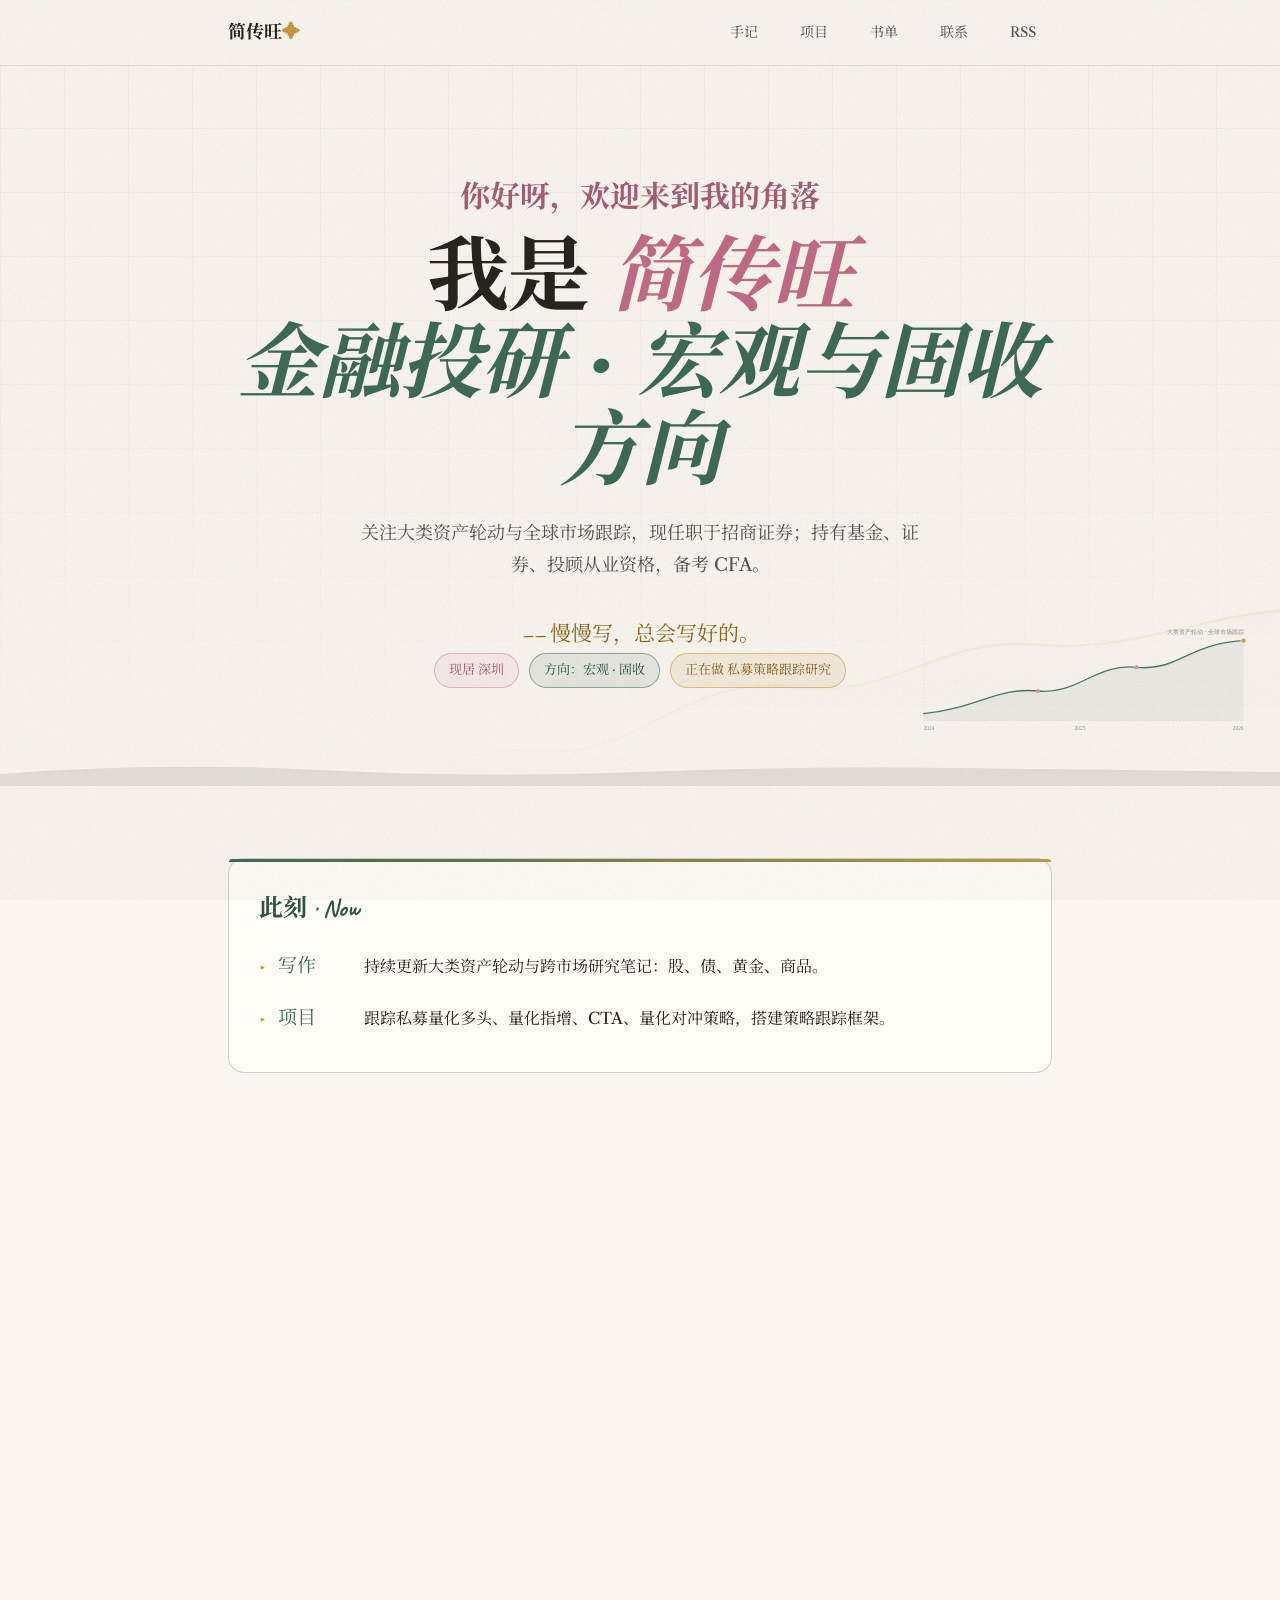
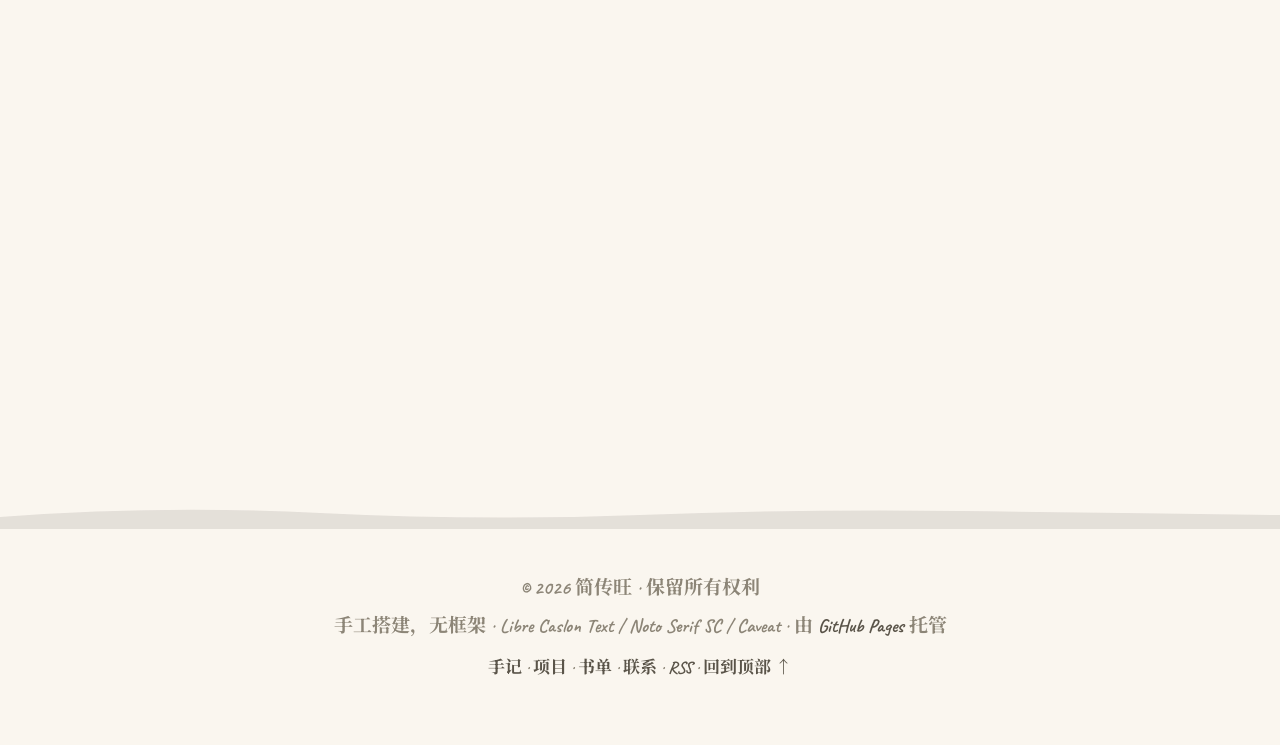
==== index.html @ 55847d7f "fix: 手记区新增"美联储政策与AI产业周期"卡片" ====
<!DOCTYPE html>
<html lang="zh-CN">
<head>
<meta charset="UTF-8">
<meta name="viewport" content="width=device-width, initial-scale=1.0">
<title>简传旺 · 我的角落</title>
<meta name="description" content="简传旺 的个人主页：手记、项目、书单与联系方式。关注大类资产轮动与全球市场跟踪。">
<link rel="alternate" type="application/rss+xml" title="简传旺 · Journal" href="./feed.xml">
<link rel="preconnect" href="https://fonts.googleapis.com">
<link rel="preconnect" href="https://fonts.gstatic.com" crossorigin>
<link href="https://fonts.googleapis.com/css2?family=Libre+Caslon+Text:ital,wght@0,400;0,700;1,400&family=Caveat:wght@600;700&family=Noto+Serif+SC:wght@400;600;700&display=swap" rel="stylesheet">
<link rel="stylesheet" href="./assets/css/style.css">
</head>
<body>

<!-- 研究网格 + 资产轮动曲线背景 -->
<div class="finance-field" aria-hidden="true">
  <svg class="trend-line" viewBox="0 0 1200 320" preserveAspectRatio="none" xmlns="http://www.w3.org/2000/svg">
    <path d="M0 268 C 120 258, 170 200, 260 208 S 400 132, 500 142 S 640 70, 740 82 S 880 34, 970 42 S 1120 16, 1200 10"
          fill="none" stroke="#C49A3E" stroke-width="2" opacity="0.4"/>
    <path d="M0 268 C 120 258, 170 200, 260 208 S 400 132, 500 142 S 640 70, 740 82 S 880 34, 970 42 S 1120 16, 1200 10 L 1200 320 L 0 320 Z"
          fill="#C49A3E" opacity="0.05"/>
  </svg>
</div>

<!-- ============ 顶部栏 ============ -->
<header class="site-header">
  <div class="wrap">
    <a class="brand" href="./">简传旺<span class="dot">✦</span></a>
    <nav class="nav" aria-label="主导航">
      <a href="#journal">手记</a>
      <a href="#projects">项目</a>
      <a href="#publications">书单</a>
      <a href="#contact">联系</a>
      <a href="./feed.xml">RSS</a>
    </nav>
  </div>
</header>

<!-- ============ Hero ============ -->
<section class="hero">
  <div class="wrap">
    <span class="hello hand rise">你好呀，欢迎来到我的角落</span>
    <h1 class="rise rise-1">我是 <em class="accent accent--pink">简传旺</em><br>
      <em class="accent accent--sage">金融投研 · 宏观与固收方向</em></h1>
    <p class="lede rise rise-2">关注大类资产轮动与全球市场跟踪，现任职于招商证券；持有基金、证券、投顾从业资格，备考 CFA。</p>
    <span class="annot rise rise-2">—— 慢慢写，总会写好的。</span>
    <div class="chip-row rise rise-3">
      <span class="chip chip--pink">现居 深圳</span>
      <span class="chip chip--sage">方向：宏观 · 固收</span>
      <span class="chip chip--mustard">正在做 私募策略跟踪研究</span>
    </div>
  </div>

  <svg class="hero-chart" aria-hidden="true" viewBox="0 0 700 240" preserveAspectRatio="xMidYMid meet" xmlns="http://www.w3.org/2000/svg">
    <line x1="46" y1="196" x2="46" y2="26" stroke="rgba(38,36,31,0.16)" stroke-dasharray="3 4"/>
    <line x1="46" y1="196" x2="668" y2="196" stroke="rgba(38,36,31,0.16)" stroke-dasharray="3 4"/>
    <line x1="46" y1="120" x2="668" y2="120" stroke="rgba(38,36,31,0.07)" stroke-dasharray="2 5"/>
    <line x1="46" y1="56" x2="668" y2="56" stroke="rgba(38,36,31,0.07)" stroke-dasharray="2 5"/>
    <path d="M46 182 C 150 172, 190 130, 268 138 S 380 84, 460 92 S 560 46, 668 40"
          fill="none" stroke="#3E6B52" stroke-width="2.6" stroke-linecap="round"/>
    <path d="M46 182 C 150 172, 190 130, 268 138 S 380 84, 460 92 S 560 46, 668 40 L 668 196 L 46 196 Z"
          fill="#3E6B52" opacity="0.07"/>
    <circle cx="268" cy="138" r="4" fill="#D98BA0"/>
    <circle cx="460" cy="92" r="4" fill="#D98BA0"/>
    <circle cx="668" cy="40" r="5" fill="#C49A3E" stroke="#fff" stroke-width="1.5"/>
    <text x="668" y="28" text-anchor="end" font-family="Georgia, serif" font-size="12" fill="#8C8577">大类资产轮动 · 全球市场跟踪</text>
    <text x="46" y="214" font-family="Georgia, serif" font-size="10.5" fill="#8C8577">2024</text>
    <text x="350" y="214" text-anchor="middle" font-family="Georgia, serif" font-size="10.5" fill="#8C8577">2025</text>
    <text x="668" y="214" text-anchor="end" font-family="Georgia, serif" font-size="10.5" fill="#8C8577">2026</text>
  </svg>
</section>

<svg class="wave" viewBox="0 0 1440 26" preserveAspectRatio="none" aria-hidden="true"><path d="M0 14 Q 180 2 360 10 T 720 12 T 1080 8 T 1440 12 V26 H0 Z" fill="currentColor" opacity="0.5"/></svg>

<!-- ============ Now ============ -->
<section class="section" id="now">
  <div class="wrap">
    <div class="now-panel rise">
      <span class="hand">此刻 · Now</span>
      <ul>
        <li><span class="k">写作</span><span>持续更新大类资产轮动与跨市场研究笔记：股、债、黄金、商品。</span></li>
        <li><span class="k">项目</span><span>跟踪私募量化多头、量化指增、CTA、量化对冲策略，搭建策略跟踪框架。</span></li>
      </ul>
    </div>
  </div>
</section>

<!-- ============ Journal / Blog ============ -->
<section class="section" id="journal">
  <div class="wrap">
    <div class="section-head">
      <span class="no">01 — 手记</span>
      <h2>日常 · 周报 · 年报</h2>
    </div>

    <div class="note-grid">
      <article class="note">
        <span class="date">2026.10</span>
        <a class="title" href="./fed-ai-cycle.html">美联储政策与AI产业周期：从"AI允许降息"到"AI推动加息"</a>
        <div class="tags"><span class="chip chip--sage">研究</span><span class="chip chip--mustard">宏观</span></div>
      </article>

      <article class="note">
        <span class="date">2026.10</span>
        <a class="title" href="./market-comparison.html">A股与美股：市场结构的本质区别</a>
        <div class="tags"><span class="chip chip--mustard">研究</span></div>
      </article>

      <article class="note">
        <span class="date">2026.10</span>
        <a class="title" href="./private-fund-industry.html">私募基金行业研究：策略图谱与收益变迁</a>
        <div class="tags"><span class="chip chip--pink">研究</span></div>
      </article>

      <article class="note">
        <span class="date">2025.06</span>
        <a class="title" href="./thesis-vc-europe-us.pdf" target="_blank" rel="noopener">欧美风投退出机制比较：Rivian 与 Skype 案例研究</a>
        <div class="tags"><span class="chip chip--pink">研究</span></div>
      </article>

      <article class="note">
        <span class="date">2025.07</span>
        <a class="title" href="./private-strategy-guide.html">私募基金策略图谱：量化多头、量化指增、CTA 与对冲</a>
        <div class="tags"><span class="chip chip--sage">工作</span></div>
      </article>
    </div>
  </div>
</section>

<!-- ============ Projects ============ -->
<section class="section" id="projects">
  <div class="wrap">
    <div class="section-head">
      <span class="no">02 — 项目</span>
      <h2>项目画廊</h2>
    </div>

    <div class="project-grid">
      <article class="pcard">
        <div class="cover cover--pink">大类资产轮动</div>
        <div class="body">
          <h3>大类资产配置与市场轮动跟踪研究</h3>
          <p class="desc">以美林时钟与流动性框架跟踪股、债、黄金、商品的轮动规律；构建 A 股风格与行业轮动跟踪清单（景气度、估值分位、资金流向）；建立美股、日股、韩股、欧股跨市场研究笔记。</p>
          <div class="links">
            <a href="https://github.com/jaysgj67" target="_blank" rel="noopener">GitHub →</a>
          </div>
        </div>
      </article>

      <article class="pcard">
        <div class="cover cover--sage">风投退出研究</div>
        <div class="body">
          <h3>欧美风投退出机制比较分析</h3>
          <p class="desc">从市场规模、政策环境、流动性差异三个维度分析美国与欧洲 VC 退出策略；案例研究 Rivian（美）与 Skype（欧）的退出路径，探讨 IPO 与并购对回报率的影响；使用 Bloomberg 数据完成英文研究报告。</p>
          <div class="links">
            <a href="https://github.com/jaysgj67" target="_blank" rel="noopener">GitHub →</a>
          </div>
        </div>
      </article>

      <article class="pcard">
        <div class="cover cover--mustard">私募策略研究</div>
        <div class="body">
          <h3>私募基金策略研究与投资实践</h3>
          <p class="desc">系统研究量化多头、量化指增、CTA、量化对冲等策略的运作逻辑、收益来源与风险特征；自购私募产品，亲历产品筛选、净值跟踪与申赎流程，对私募产品运作与投资者体验有真实体感。</p>
          <div class="links">
            <a href="./private-strategy-guide.html">策略图谱 →</a>
            <a href="https://github.com/jaysgj67" target="_blank" rel="noopener">GitHub →</a>
          </div>
        </div>
      </article>
    </div>
  </div>
</section>

<!-- ============ Publications ============ -->
<section class="section" id="publications">
  <div class="wrap">
    <div class="section-head">
      <span class="no">03 — 书单</span>
      <h2>文章 · 论文 · 图书</h2>
    </div>

    <div class="pub-group" data-c="pink">
      <h3>文章</h3>
      <div class="pub-row">
        <div>
          <div class="pub-title">欧美风投退出机制比较分析：Rivian 与 Skype 案例研究（英文研究报告）</div>
          <div class="pub-meta">个人研究 · 2025 · 完成答辩</div>
        </div>
        <div class="pub-links"><span class="chip chip--pink">研究手记</span></div>
      </div>
    </div>

    <div class="pub-group" data-c="sage">
      <h3>论文</h3>
      <div class="pub-row">
        <div>
          <div class="pub-title">VC Financing in Europe and the US: A Comparative Analysis</div>
          <div class="pub-meta">Bachelor Thesis · Hochschule für Finanzwirtschaft &amp; Management · International Finance · 2025 · 导师 Prof. Dr. Bernd Heitzer</div>
        </div>
        <div class="pub-links"><a class="chip chip--sage" href="./thesis-vc-europe-us.pdf" target="_blank" rel="noopener">PDF ↓</a></div>
      </div>
    </div>
  </div>
</section>

<!-- ============ Contact ============ -->
<section class="section" id="contact">
  <div class="wrap">
    <div class="contact-card">
      <span class="hand">保持联系</span>
      <p class="sub">邮件最稳妥，来信必复；也可以在任何平台 @我。</p>

      <ul class="social-list">
        <li><a href="mailto:jaysgj67@gmail.com"><span class="k">Email</span>jaysgj67@gmail.com</a></li>
        <li><a href="https://github.com/jaysgj67" target="_blank" rel="noopener"><span class="k">GitHub</span>@jaysgj67</a></li>
      </ul>

      <div class="btn-row">
        <a class="btn" href="./cv.pdf" download>下载简历 CV</a>
        <a class="btn btn--sage" href="mailto:jaysgj67@gmail.com">发邮件</a>
      </div>
    </div>
  </div>
</section>

<svg class="wave" viewBox="0 0 1440 26" preserveAspectRatio="none" aria-hidden="true"><path d="M0 14 Q 180 2 360 10 T 720 12 T 1080 8 T 1440 12 V26 H0 Z" fill="currentColor" opacity="0.5"/></svg>

<!-- ============ 页脚 ============ -->
<footer class="site-footer">
  <div class="wrap">
    <p class="hand">
      © 2026 简传旺 · 保留所有权利<br>
      手工搭建，无框架 · Libre Caslon Text / Noto Serif SC / Caveat · 由
      <a href="https://pages.github.com/" target="_blank" rel="noopener">GitHub Pages</a> 托管
    </p>
    <p class="hand" style="font-size:17px;margin-top:6px;">
      <a href="#journal">手记</a> · <a href="#projects">项目</a> · <a href="#publications">书单</a> ·
      <a href="#contact">联系</a> · <a href="./feed.xml">RSS</a> · <a href="#">回到顶部 ↑</a>
    </p>
  </div>
</footer>

<script>
(function () {
  // 页脚年份自动更新
  document.querySelectorAll(".site-footer .hand").forEach(function (el) {
    el.innerHTML = el.innerHTML.replace("2026", String(new Date().getFullYear()));
  });
})();
</script>
</body>
</html>
---- assets/css/style.css ----
/* ============================================================
   Research Log · 研究日志 —— 个人主页设计系统（路线 E）
   主题：金融投研 · 宏观与固收方向 · 大类资产轮动
   Palette: cream #FAF6EF / paper #FFFDF7 / pine #3E6B52 /
            gold #C49A3E / blush #D98BA0 / ink #26241F
   Type: Libre Caslon Text (serif) + Noto Serif SC + Caveat (手账点缀)
   ============================================================ */

:root {
  --cream: #FAF6EF;
  --cream-deep: #F0E9DB;
  --paper: #FFFDF7;
  --ink: #26241F;
  --ink-soft: #5A5449;
  --meta: #8C8577;
  --pine: #3E6B52;
  --pine-deep: #2F5441;
  --gold: #C49A3E;
  --gold-deep: #A87F28;
  --blush: #D98BA0;
  --blush-deep: #A45E76;
  --sage-soft: #8FB5A0;
  --lilac: #B9A7CC;
  --serif: "Libre Caslon Text", "Noto Serif SC", Georgia, "Songti SC", serif;
  --hand: "Caveat", "Noto Serif SC", cursive;
  --hairline: rgba(38, 36, 31, 0.14);
  --hairline-soft: rgba(38, 36, 31, 0.09);
}

* { margin: 0; padding: 0; box-sizing: border-box; }

html { scroll-behavior: smooth; }

body {
  background: var(--cream);
  color: var(--ink);
  font-family: var(--serif);
  font-size: 16px;
  line-height: 1.8;
  -webkit-font-smoothing: antialiased;
  overflow-x: hidden;
}

a { color: inherit; text-decoration: none; }

::selection { background: rgba(62, 107, 82, 0.22); color: var(--ink); }

/* —— 纸张噪点（全局覆盖） —— */
body::after {
  content: "";
  position: fixed;
  inset: 0;
  z-index: 999;
  pointer-events: none;
  opacity: 0.3;
  mix-blend-mode: multiply;
  background-image: url("data:image/svg+xml,%3Csvg xmlns='http://www.w3.org/2000/svg' width='300' height='300'%3E%3Cfilter id='n'%3E%3CfeTurbulence type='fractalNoise' baseFrequency='0.82' numOctaves='2' stitchTiles='stitch'/%3E%3C/filter%3E%3Crect width='100%25' height='100%25' filter='url(%23n)' opacity='0.5'/%3E%3C/svg%3E");
}

/* ============ 研究网格 + 资产轮动背景 ============ */

.finance-field {
  position: fixed;
  inset: 0;
  z-index: -1;
  overflow: hidden;
  background-image:
    linear-gradient(rgba(38, 36, 31, 0.045) 1px, transparent 1px),
    linear-gradient(90deg, rgba(38, 36, 31, 0.045) 1px, transparent 1px);
  background-size: 64px 64px;
  -webkit-mask-image: linear-gradient(to bottom, rgba(0,0,0,0.9), transparent 90%);
  mask-image: linear-gradient(to bottom, rgba(0,0,0,0.9), transparent 90%);
}

.trend-line {
  position: absolute;
  left: 0;
  bottom: -40px;
  width: 100%;
  height: 340px;
  pointer-events: none;
}

/* ============ 通用 ============ */

.wrap { max-width: 880px; margin: 0 auto; padding: 0 28px; }

.hand { font-family: var(--hand); font-weight: 700; }

.serif { font-family: var(--serif); }

.chip {
  display: inline-block;
  font-family: var(--serif);
  font-size: 13px;
  color: var(--ink-soft);
  background: rgba(255, 253, 248, 0.8);
  border: 1px solid var(--hairline);
  border-radius: 999px;
  padding: 4px 14px 5px;
}

.chip--pink    { border-color: rgba(217,139,160,0.55); color: var(--blush-deep); background: rgba(217,139,160,0.10); }
.chip--sage    { border-color: rgba(62,107,82,0.50); color: var(--pine-deep); background: rgba(62,107,82,0.10); }
.chip--mustard { border-color: rgba(196,154,62,0.55); color: #8A6A1E; background: rgba(196,154,62,0.12); }
.chip--lilac   { border-color: rgba(185,167,204,0.6); color: #6D56A0; background: rgba(185,167,204,0.14); }
.chip--ghost   { border-style: dashed; color: var(--meta); background: transparent; }

.link {
  color: var(--ink);
  background-image: linear-gradient(currentColor, currentColor);
  background-position: 0 100%;
  background-repeat: no-repeat;
  background-size: 0% 1.5px;
  transition: background-size 0.28s ease, color 0.22s ease;
  padding-bottom: 2px;
}
.link:hover { background-size: 100% 1.5px; color: var(--pine); }

/* 波浪分隔线 */
.wave { display: block; width: 100%; height: 26px; color: rgba(38,36,31,0.20); }

.section { padding: 72px 0; position: relative; }

.section-head { margin-bottom: 34px; }
.section-head .no {
  font-family: var(--hand);
  font-size: 22px;
  color: var(--gold);
  display: flex;
  align-items: center;
  gap: 10px;
  margin-bottom: 2px;
}
.section-head .no::after { content: ""; width: 46px; height: 1.5px; background: rgba(196,154,62,0.55); }
.section-head h2 { font-family: var(--serif); font-weight: 700; font-size: clamp(28px, 4vw, 40px); line-height: 1.25; }

/* ============ 顶部栏 ============ */

.site-header {
  position: sticky;
  top: 0;
  z-index: 60;
  background: rgba(250, 246, 239, 0.84);
  backdrop-filter: blur(12px);
  border-bottom: 1px solid var(--hairline-soft);
}

.site-header .wrap {
  display: flex;
  align-items: center;
  justify-content: space-between;
  gap: 14px;
  padding-top: 14px;
  padding-bottom: 14px;
  flex-wrap: wrap;
}

.brand { font-family: var(--serif); font-weight: 700; font-size: 18px; }
.brand .dot { color: var(--gold); }

.nav { display: flex; gap: 10px; flex-wrap: wrap; }
.nav a {
  font-family: var(--serif);
  font-size: 14px;
  color: var(--ink-soft);
  border-radius: 999px;
  padding: 5px 15px;
  border: 1px solid transparent;
  transition: background 0.22s ease, color 0.22s ease, border-color 0.22s ease;
}
.nav a:hover { background: rgba(62, 107, 82, 0.10); color: var(--pine-deep); border-color: rgba(62,107,82,0.35); }

/* ============ Hero ============ */

.hero { padding: 104px 0 72px; text-align: center; position: relative; }

.hero-chart {
  position: absolute;
  right: 20px;
  bottom: 16px;
  width: min(360px, 46vw);
  opacity: 0.9;
  pointer-events: none;
}

.hero .hello { font-size: 30px; color: var(--blush-deep); margin-bottom: 8px; display: block; }
.hero h1 {
  font-family: var(--serif);
  font-weight: 700;
  font-size: clamp(46px, 7.5vw, 82px);
  line-height: 1.06;
  letter-spacing: -0.01em;
  margin-bottom: 24px;
}
.hero h1 .accent { font-style: italic; }
.hero h1 .accent--pink    { color: #C26B86; }
.hero h1 .accent--sage    { color: var(--pine); }
.hero .lede { font-size: 18px; color: var(--ink-soft); max-width: 32em; margin: 0 auto 30px; }

.hero .annot {
  font-family: var(--hand);
  font-size: 21px;
  color: #8A6A1E;
  transform: rotate(-3deg);
  display: inline-block;
  margin-top: 4px;
}

.hero .chip-row { display: flex; gap: 10px; justify-content: center; flex-wrap: wrap; }

/* ============ Now 便签 ============ */

.now-panel {
  background: rgba(255, 253, 248, 0.88);
  border: 1.5px solid rgba(62, 107, 82, 0.28);
  border-radius: 16px;
  padding: 28px 30px;
  position: relative;
}
.now-panel::before {
  content: "";
  position: absolute;
  top: 0; left: 0; right: 0;
  height: 3px;
  background: linear-gradient(90deg, var(--pine), var(--gold));
  border-radius: 3px 3px 0 0;
}
.now-panel .hand { font-size: 24px; color: var(--pine-deep); margin-bottom: 10px; display: block; }
.now-panel ul { list-style: none; }
.now-panel li { display: flex; gap: 12px; align-items: baseline; padding: 9px 0; }
.now-panel li::before { content: "▸"; color: var(--gold); font-size: 14px; }
.now-panel .k { font-family: var(--hand); font-size: 19px; color: var(--pine); flex: 0 0 74px; }

/* ============ Journal 研报卡流 ============ */

.note-grid {
  display: grid;
  grid-template-columns: repeat(auto-fit, minmax(240px, 1fr));
  gap: 22px;
}

.note {
  background: var(--paper);
  border: 1px solid var(--hairline-soft);
  border-top: 3px solid var(--note-c, var(--gold));
  border-radius: 10px;
  padding: 20px 20px 16px;
  position: relative;
  transition: transform 0.3s ease, box-shadow 0.3s ease;
}
.note:nth-child(3n+1) { --note-c: var(--pine); }
.note:nth-child(3n+2) { --note-c: var(--gold); }
.note:nth-child(3n)   { --note-c: var(--blush); }
.note:hover { transform: translateY(-4px); box-shadow: 0 14px 34px rgba(38,36,31,0.10); }

.note .date { font-family: var(--hand); font-size: 19px; color: #8A6A1E; }
.note .title { font-family: var(--serif); font-size: 17.5px; font-weight: 700; line-height: 1.45; display: block; margin: 6px 0 12px; }
.note .title:hover { color: var(--pine); }
.note .tags { display: flex; gap: 6px; flex-wrap: wrap; }

/* 年册 */
.letter {
  margin-top: 30px;
  border-radius: 14px;
  background: linear-gradient(120deg, rgba(196,154,62,0.16), rgba(250,246,239,0.4));
  border: 1px solid rgba(196,154,62,0.40);
  padding: 26px 28px;
  display: grid;
  grid-template-columns: auto 1fr auto;
  gap: 20px;
  align-items: center;
  transition: transform 0.28s ease, box-shadow 0.28s ease;
}
.letter:hover { transform: translateY(-3px); box-shadow: 0 12px 30px rgba(38,36,31,0.08); }
.letter .seal {
  width: 62px; height: 62px;
  border-radius: 50%;
  background: var(--gold);
  color: #5C4A0B;
  font-family: var(--hand);
  font-size: 22px;
  display: flex; align-items: center; justify-content: center;
  transform: rotate(-8deg);
  box-shadow: inset 0 -2px 0 rgba(0,0,0,0.08);
}
.letter .ttl { font-family: var(--serif); font-size: 19px; font-weight: 700; }
.letter .sub { font-size: 14px; color: var(--ink-soft); }
.letter .go { font-family: var(--hand); font-size: 20px; color: #8A6A1E; }

.sample-note { margin-top: 16px; font-family: var(--hand); font-size: 18px; color: var(--meta); text-align: center; }

/* ============ Projects 画廊 ============ */

.project-grid {
  display: grid;
  grid-template-columns: repeat(auto-fit, minmax(250px, 1fr));
  gap: 24px;
}

.pcard {
  border-radius: 14px;
  overflow: hidden;
  background: var(--paper);
  border: 1px solid var(--hairline-soft);
  transition: transform 0.3s ease, box-shadow 0.3s ease;
}
.pcard:hover { transform: translateY(-5px); box-shadow: 0 16px 40px rgba(38,36,31,0.12); }

.pcard .cover {
  height: 130px;
  position: relative;
  display: flex; align-items: center; justify-content: center;
  font-family: var(--hand);
  font-size: 26px;
  color: rgba(38,36,31,0.74);
  overflow: hidden;
}
.pcard .cover::before {
  content: "";
  position: absolute;
  inset: 0;
  background-image:
    linear-gradient(rgba(255,255,255,0.28) 1px, transparent 1px),
    linear-gradient(90deg, rgba(255,255,255,0.28) 1px, transparent 1px);
  background-size: 26px 26px;
  opacity: 0.35;
}
.cover--pink    { background: linear-gradient(135deg, rgba(217,139,160,0.72), rgba(217,139,160,0.30)); }
.cover--sage    { background: linear-gradient(135deg, rgba(62,107,82,0.80), rgba(62,107,82,0.32)); }
.cover--mustard { background: linear-gradient(135deg, rgba(196,154,62,0.80), rgba(196,154,62,0.32)); }
.cover--lilac   { background: linear-gradient(135deg, rgba(185,167,204,0.75), rgba(185,167,204,0.30)); }

.pcard .body { padding: 16px 18px 14px; }
.pcard h3 { font-family: var(--serif); font-size: 18px; font-weight: 700; }
.pcard .desc { font-size: 14px; color: var(--ink-soft); margin: 6px 0 12px; }
.pcard .links { display: flex; gap: 16px; }
.pcard .links a { font-family: var(--hand); font-size: 18px; color: var(--pine); }
.pcard .links a:hover { color: var(--blush-deep); }

/* ============ Publications 策展书单 ============ */

.pub-group { margin-bottom: 36px; }
.pub-group h3 {
  font-family: var(--hand);
  font-size: 26px;
  margin-bottom: 6px;
  padding-left: 14px;
  border-left: 6px solid var(--pub-color, var(--blush));
}
.pub-group[data-c="pink"]    { --pub-color: var(--blush); }
.pub-group[data-c="sage"]    { --pub-color: var(--pine); }
.pub-group[data-c="mustard"] { --pub-color: var(--gold); }

.pub-row {
  display: flex;
  justify-content: space-between;
  align-items: baseline;
  gap: 16px;
  padding: 13px 6px;
  border-bottom: 1px dashed var(--hairline-soft);
  flex-wrap: wrap;
}
.pub-row:hover .pub-title { color: var(--pine); }
.pub-title { font-family: var(--serif); font-size: 17px; font-weight: 700; transition: color 0.2s ease; }
.pub-meta { font-size: 13.5px; color: var(--ink-soft); font-style: italic; margin-top: 2px; }
.pub-meta a { color: var(--pine); }
.pub-links { display: flex; gap: 8px; }

/* ============ Contact 签名区 ============ */

.contact-card {
  text-align: center;
  border: 1.5px solid rgba(62, 107, 82, 0.30);
  border-radius: 18px;
  background: rgba(255, 253, 248, 0.88);
  padding: 48px 32px;
}
.contact-card .hand { font-size: 44px; color: var(--blush-deep); line-height: 1.2; }
.contact-card .sub { color: var(--ink-soft); margin: 8px 0 28px; }

.social-list {
  list-style: none;
  display: flex;
  flex-wrap: wrap;
  justify-content: center;
  gap: 10px;
  margin-bottom: 30px;
}
.social-list li { flex: 1 1 200px; max-width: 260px; }
.social-list a {
  display: block;
  font-family: var(--serif);
  font-size: 15px;
  color: var(--ink-soft);
  border: 1px solid var(--hairline);
  border-radius: 999px;
  padding: 10px 16px;
  transition: all 0.22s ease;
}
.social-list a:hover { background: rgba(62,107,82,0.10); border-color: rgba(62,107,82,0.4); color: var(--pine-deep); transform: rotate(-1deg); }
.social-list .k { font-family: var(--hand); font-size: 18px; margin-right: 8px; color: var(--gold); }

.btn-row { display: flex; gap: 12px; justify-content: center; flex-wrap: wrap; }

.btn {
  display: inline-block;
  font-family: var(--serif);
  font-size: 15px;
  font-weight: 700;
  color: #fff;
  background: linear-gradient(120deg, #4C7F62, var(--pine-deep));
  border-radius: 999px;
  padding: 13px 30px;
  transition: transform 0.22s ease, box-shadow 0.22s ease;
  box-shadow: 0 6px 18px rgba(47,84,65,0.28);
}
.btn:hover { transform: translateY(-2px); box-shadow: 0 10px 26px rgba(47,84,65,0.34); }
.btn--sage { background: linear-gradient(120deg, #D3A84E, var(--gold-deep)); box-shadow: 0 6px 18px rgba(168,127,40,0.26); }
.btn--line { background: transparent; color: var(--blush-deep); border: 1.5px solid rgba(217,139,160,0.6); box-shadow: none; }
.btn--line:hover { background: rgba(217,139,160,0.1); }

/* ============ 页脚 ============ */

.site-footer { padding: 40px 0 60px; text-align: center; }
.site-footer .hand { font-size: 19px; color: var(--meta); line-height: 2; }
.site-footer a { color: var(--ink-soft); }
.site-footer a:hover { color: var(--pine); }

/* ============ 404 ============ */

.err-page { min-height: 72vh; display: flex; align-items: center; justify-content: center; text-align: center; }
.err-page .num { font-family: var(--serif); font-size: clamp(80px, 16vw, 150px); font-weight: 700; line-height: 1; color: var(--blush-deep); }
.err-page .hand { font-size: 30px; color: var(--pine-deep); }

/* ============ 动效 ============ */

@keyframes rise {
  from { opacity: 0; transform: translateY(14px); }
  to { opacity: 1; transform: translateY(0); }
}
.rise { animation: rise 0.75s ease both; }
.rise-1 { animation-delay: 0.1s; }
.rise-2 { animation-delay: 0.2s; }
.rise-3 { animation-delay: 0.3s; }

@media (prefers-reduced-motion: reduce) {
  html { scroll-behavior: auto; }
  .rise { animation: none; }
  .trend-line { animation: none; }
}

/* ============ 移动端 ============ */

@media (max-width: 640px) {
  .wrap { padding: 0 20px; }
  .hero { padding: 72px 0 52px; }
  .hero-chart { display: none; }
  .letter { grid-template-columns: 1fr; text-align: center; }
  .letter .seal { margin: 0 auto; }
  .section { padding: 56px 0; }
  .contact-card { padding: 36px 22px; }
  .site-header .wrap { justify-content: center; }
}
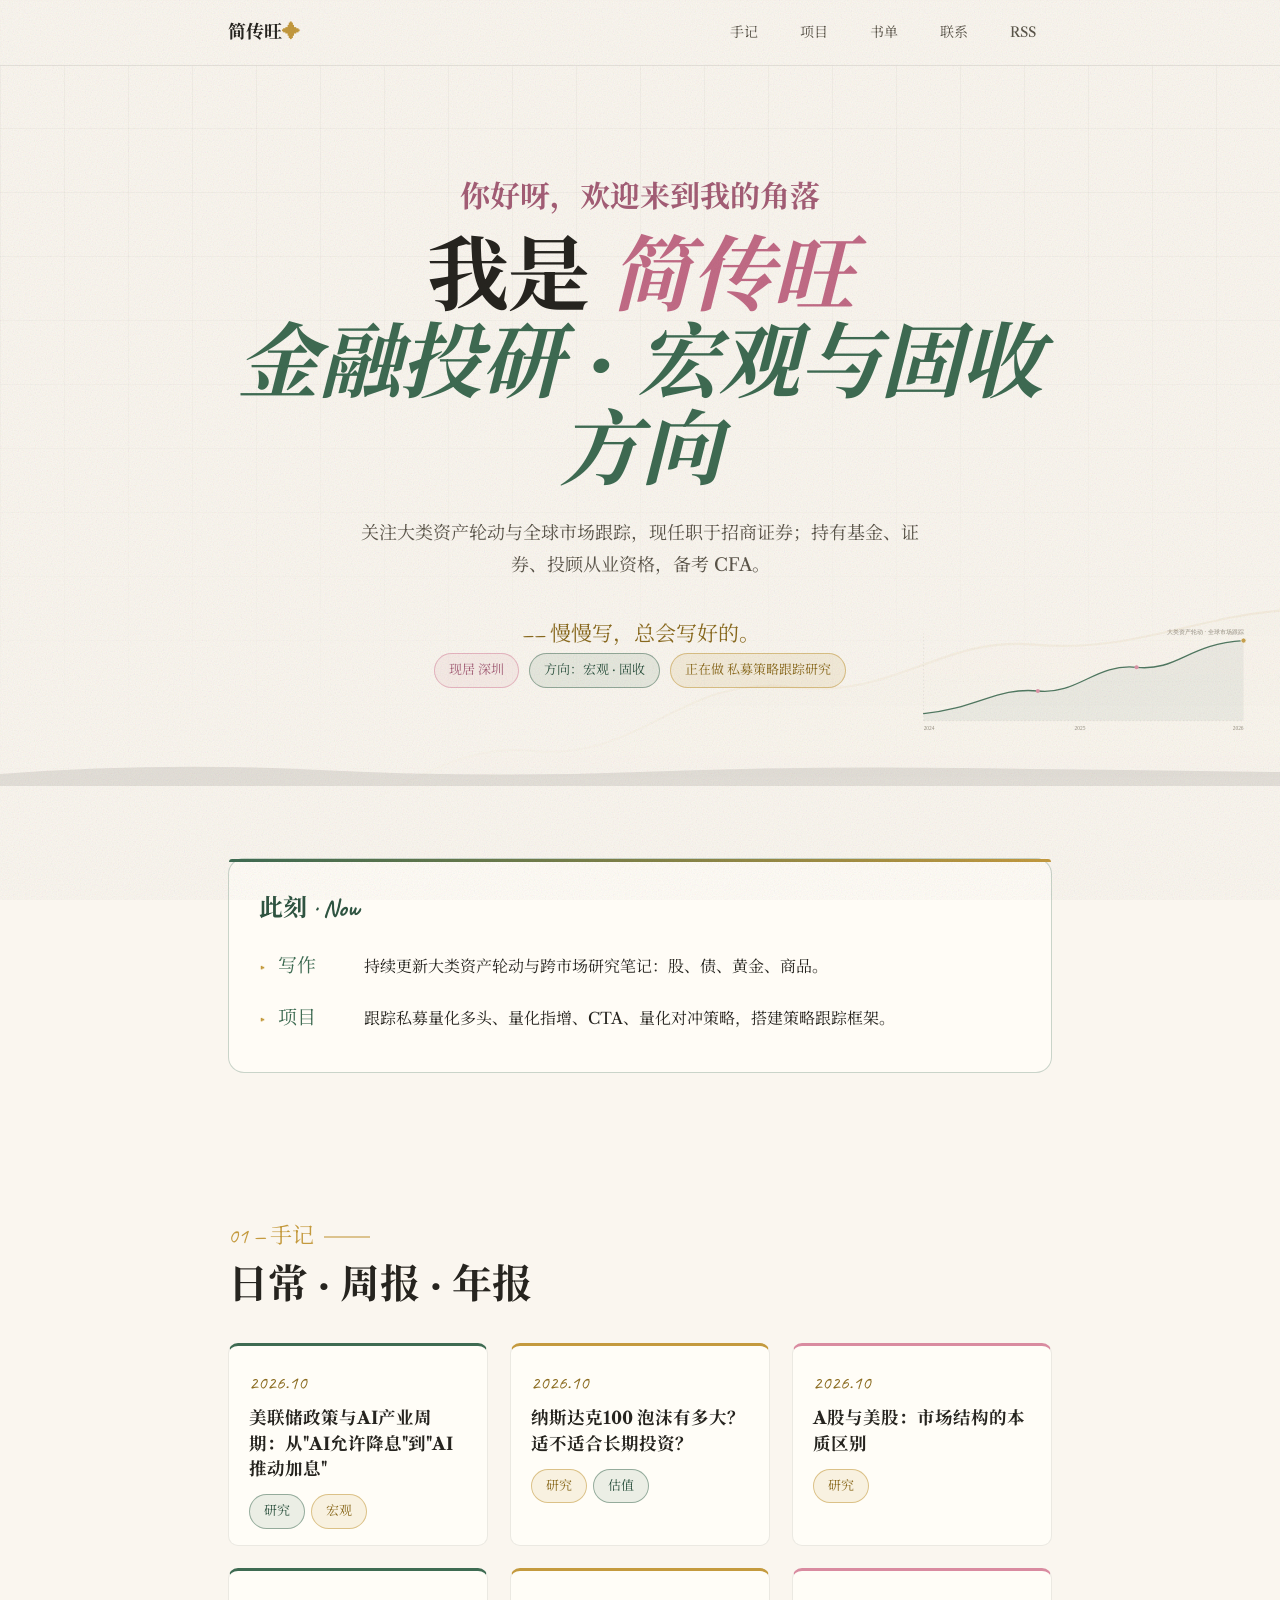
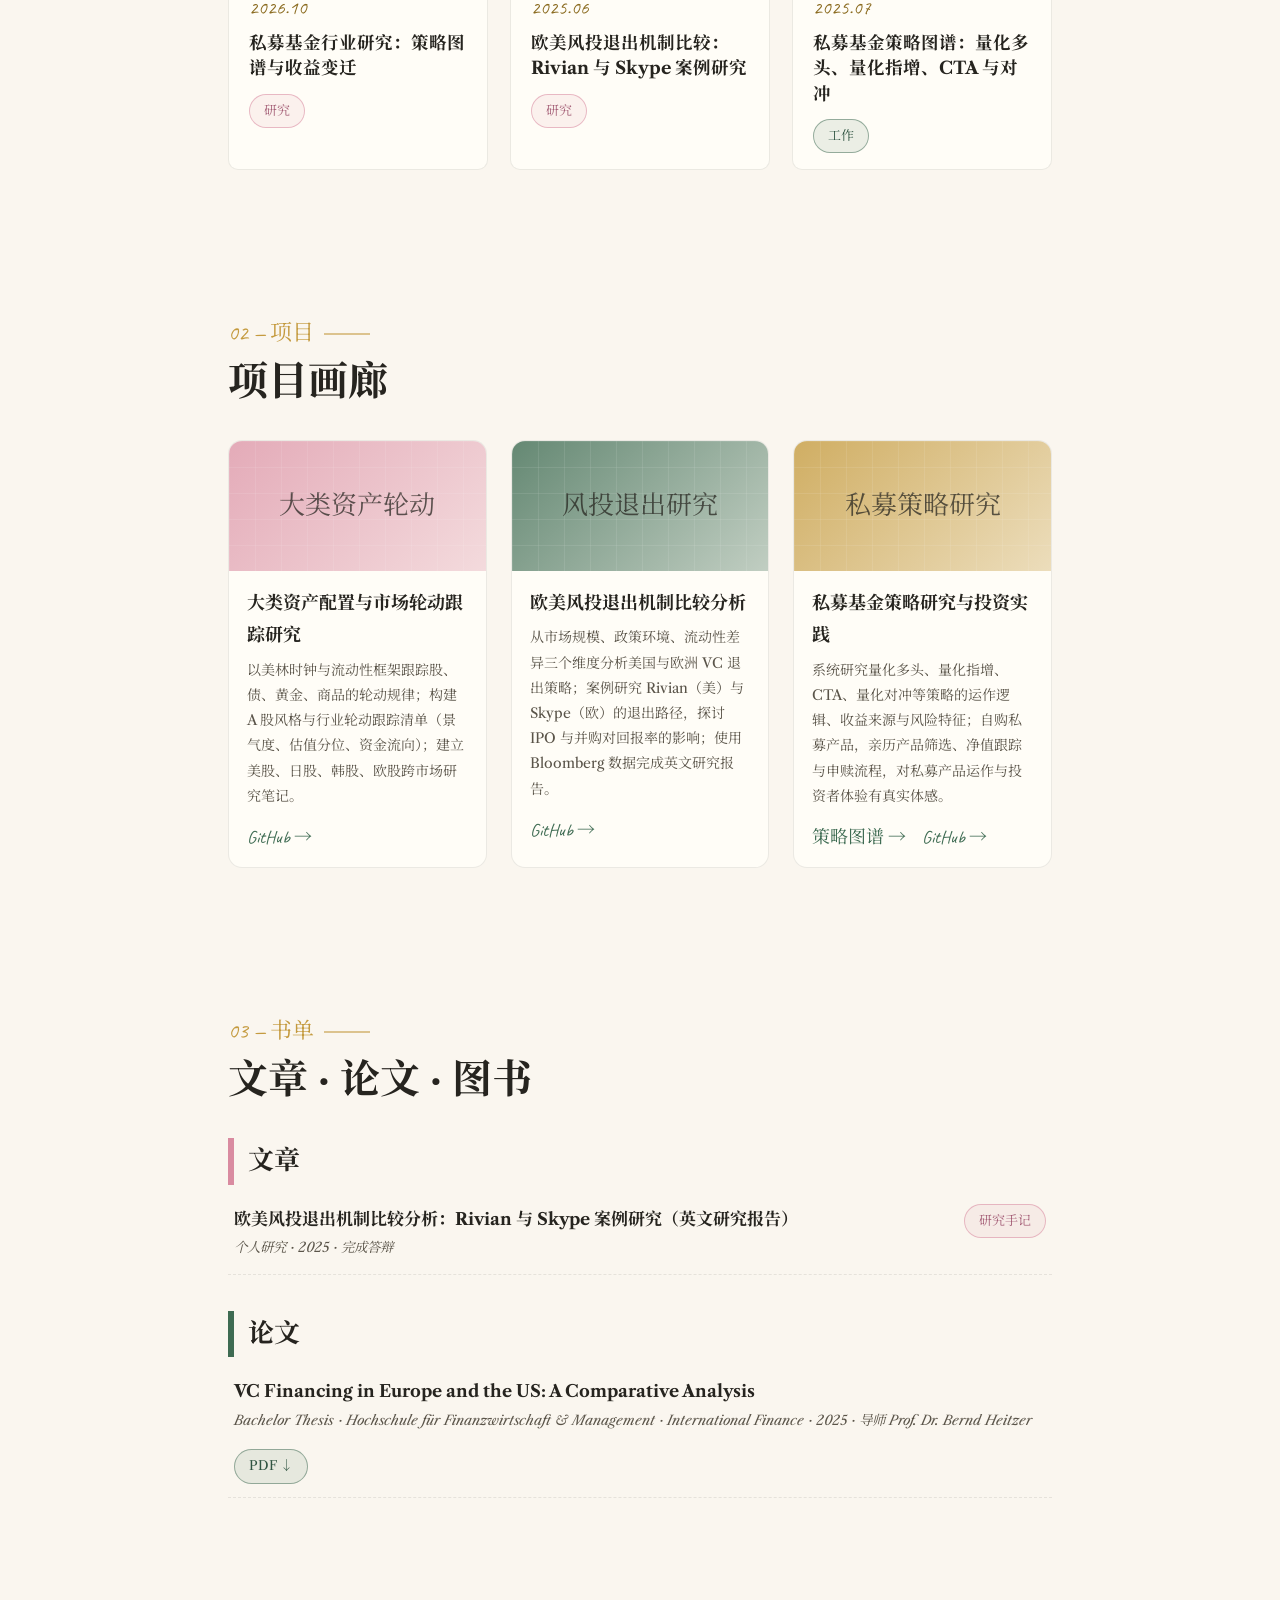
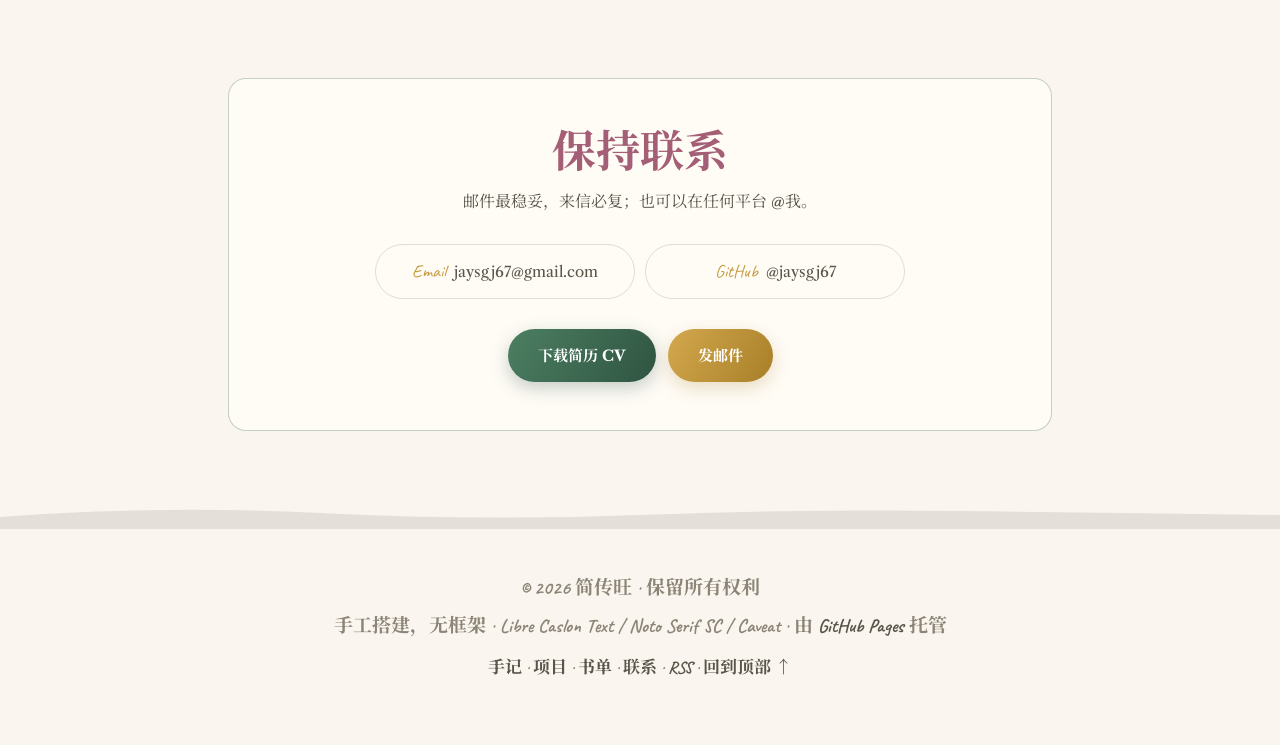
==== commit fd2554ad: "docs: 新增纳斯达克100估值分析笔记（含双ECharts图），主页手记区加入口" ====
--- a/index.html
+++ b/index.html
@@ -103,6 +103,12 @@
 
       <article class="note">
         <span class="date">2026.10</span>
+        <a class="title" href="./nasdaq100-valuation.html">纳斯达克100 泡沫有多大？适不适合长期投资？</a>
+        <div class="tags"><span class="chip chip--mustard">研究</span><span class="chip chip--sage">估值</span></div>
+      </article>
+
+      <article class="note">
+        <span class="date">2026.10</span>
         <a class="title" href="./market-comparison.html">A股与美股：市场结构的本质区别</a>
         <div class="tags"><span class="chip chip--mustard">研究</span></div>
       </article>
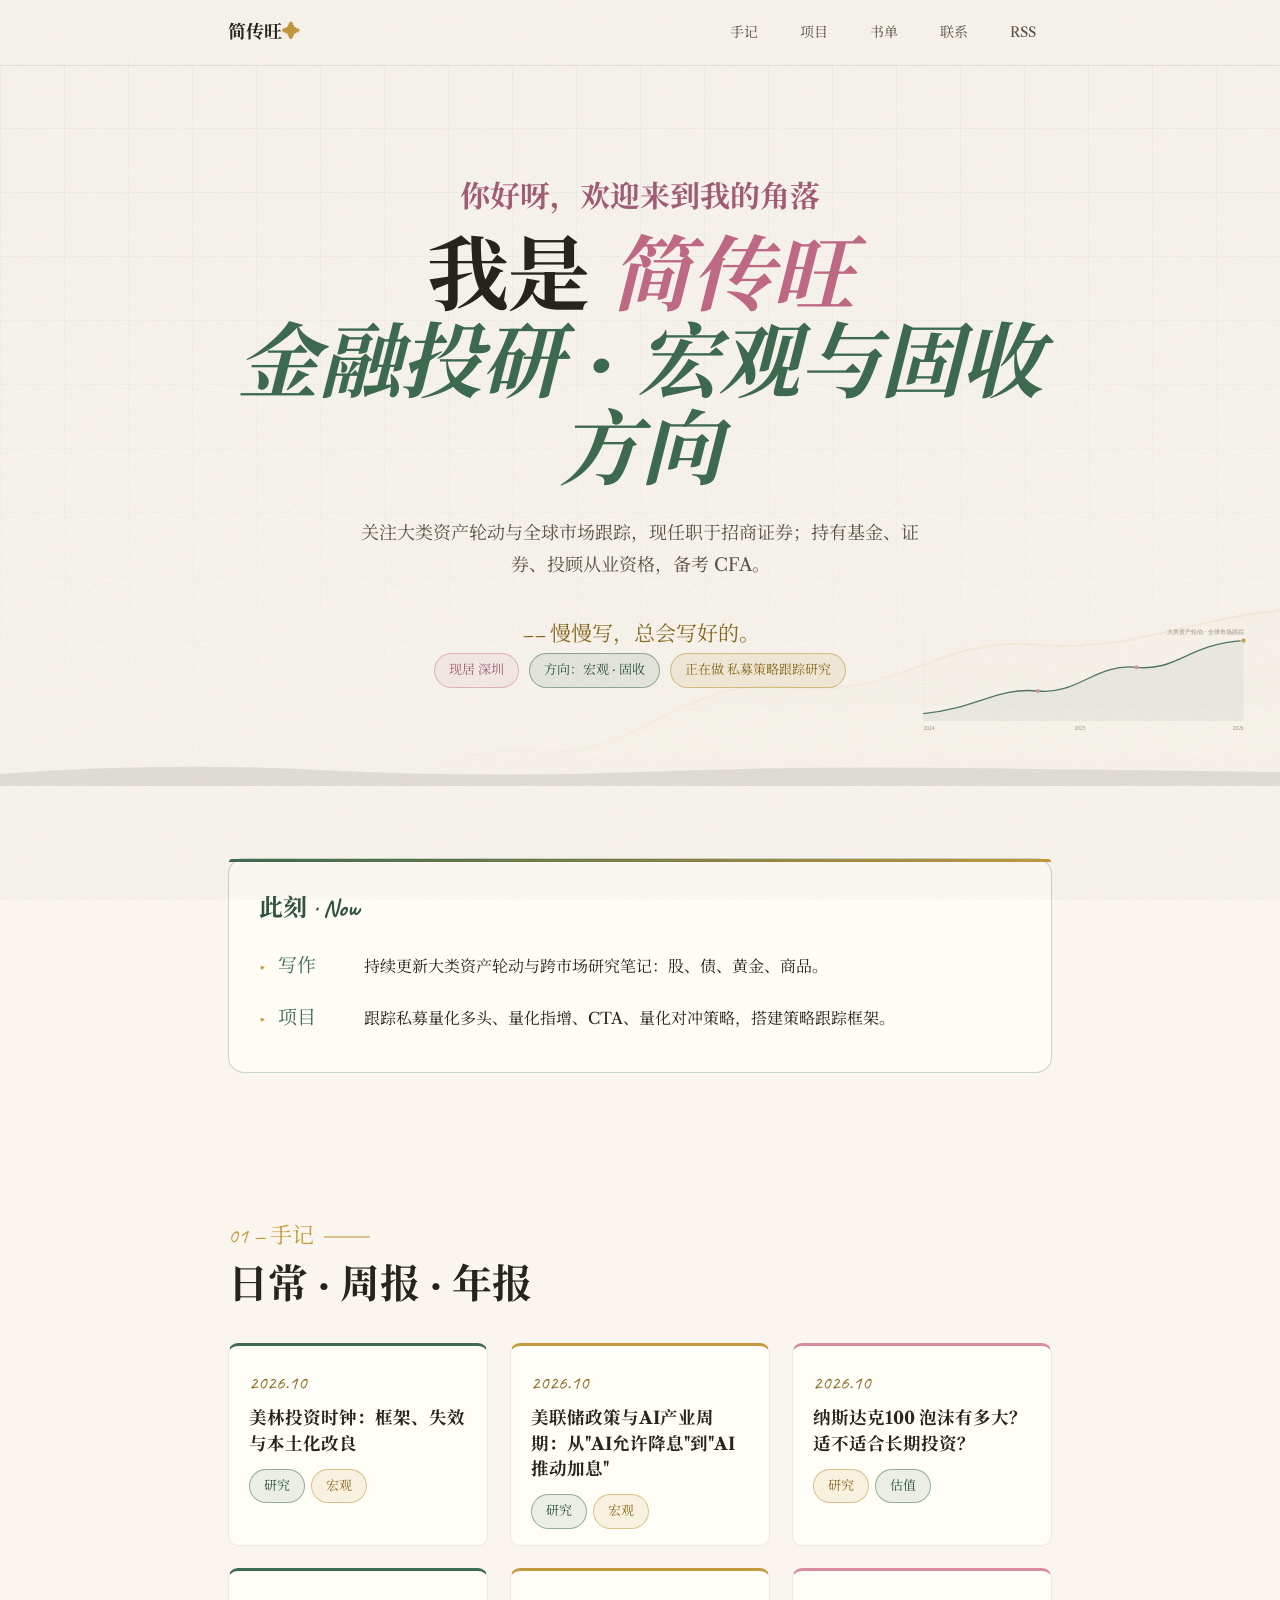
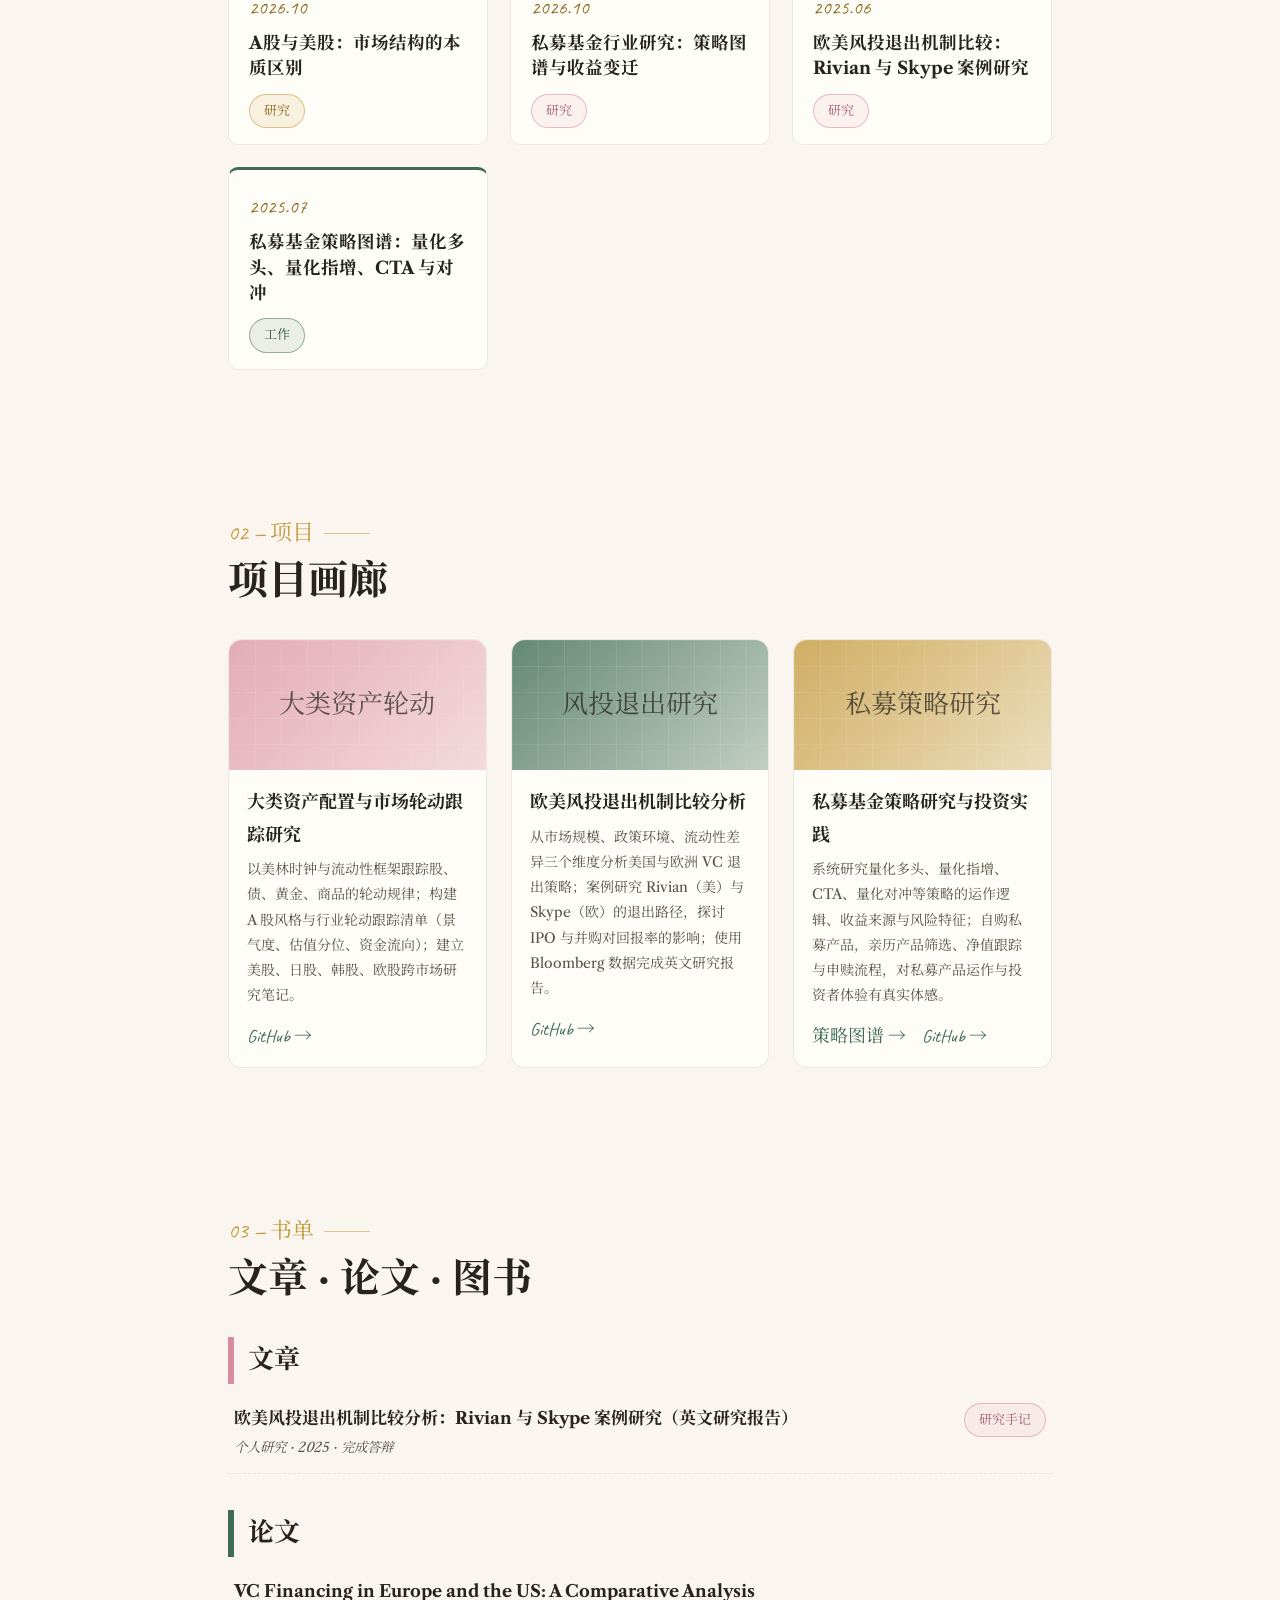
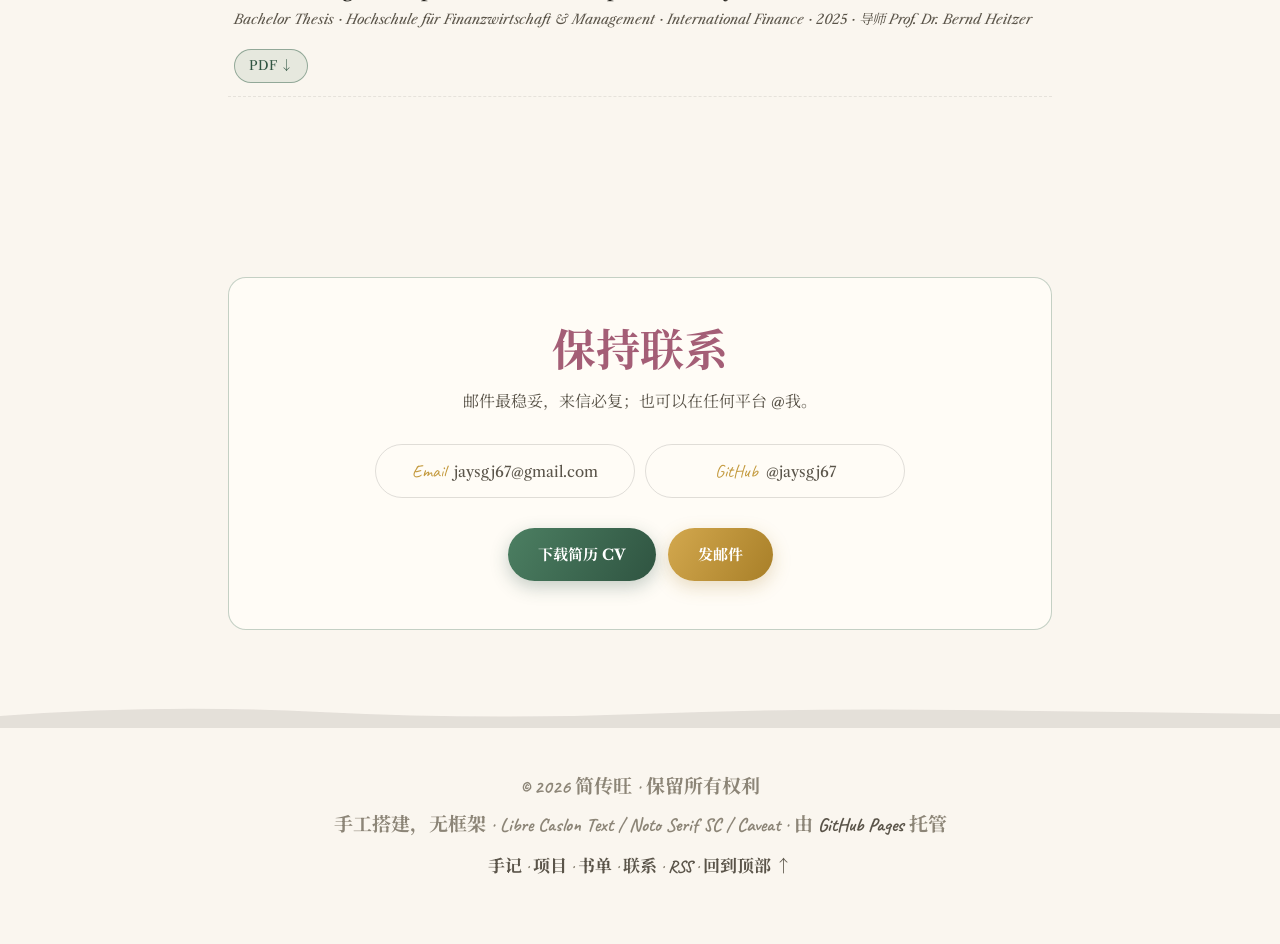
==== commit 12d001aa: "add: 美林投资时钟研究笔记（merrill-clock.html）+ 主页手记区入口" ====
--- a/index.html
+++ b/index.html
@@ -97,6 +97,12 @@
     <div class="note-grid">
       <article class="note">
         <span class="date">2026.10</span>
+        <a class="title" href="./merrill-clock.html">美林投资时钟：框架、失效与本土化改良</a>
+        <div class="tags"><span class="chip chip--sage">研究</span><span class="chip chip--mustard">宏观</span></div>
+      </article>
+
+      <article class="note">
+        <span class="date">2026.10</span>
         <a class="title" href="./fed-ai-cycle.html">美联储政策与AI产业周期：从"AI允许降息"到"AI推动加息"</a>
         <div class="tags"><span class="chip chip--sage">研究</span><span class="chip chip--mustard">宏观</span></div>
       </article>
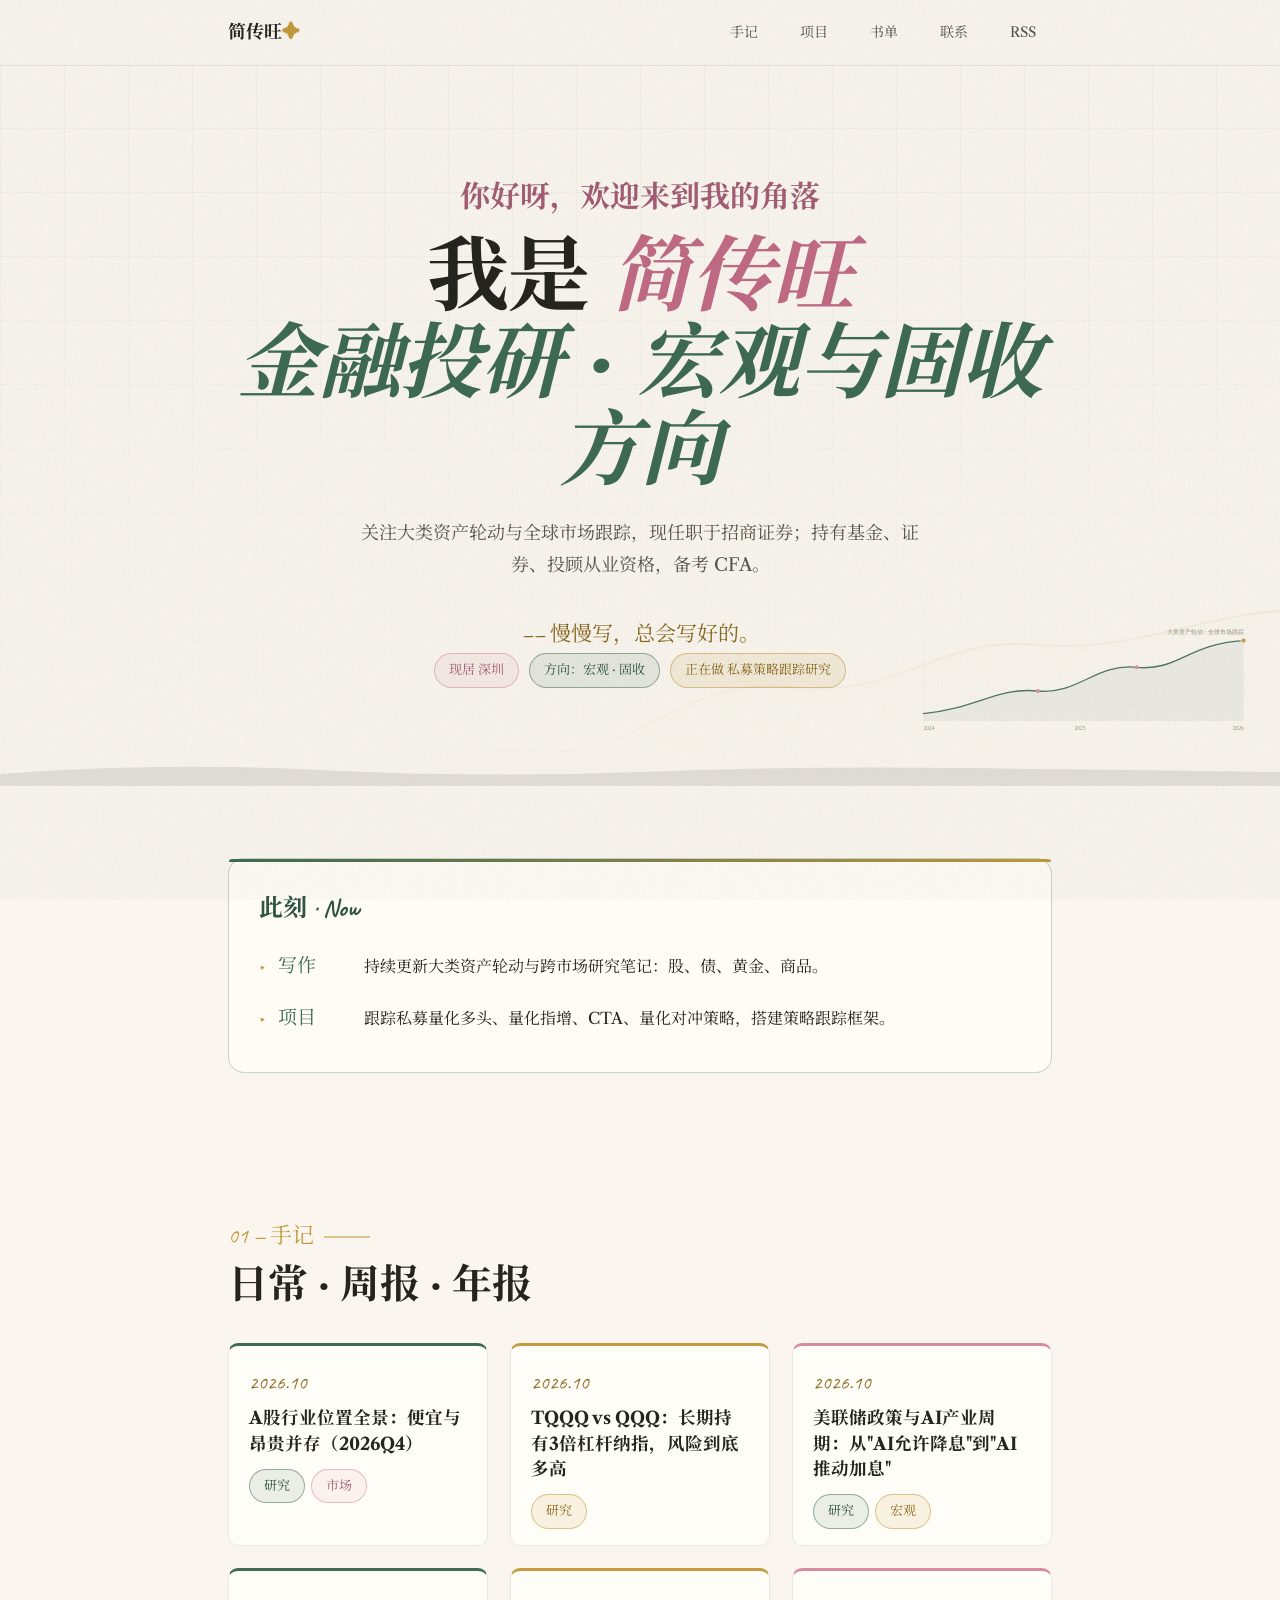
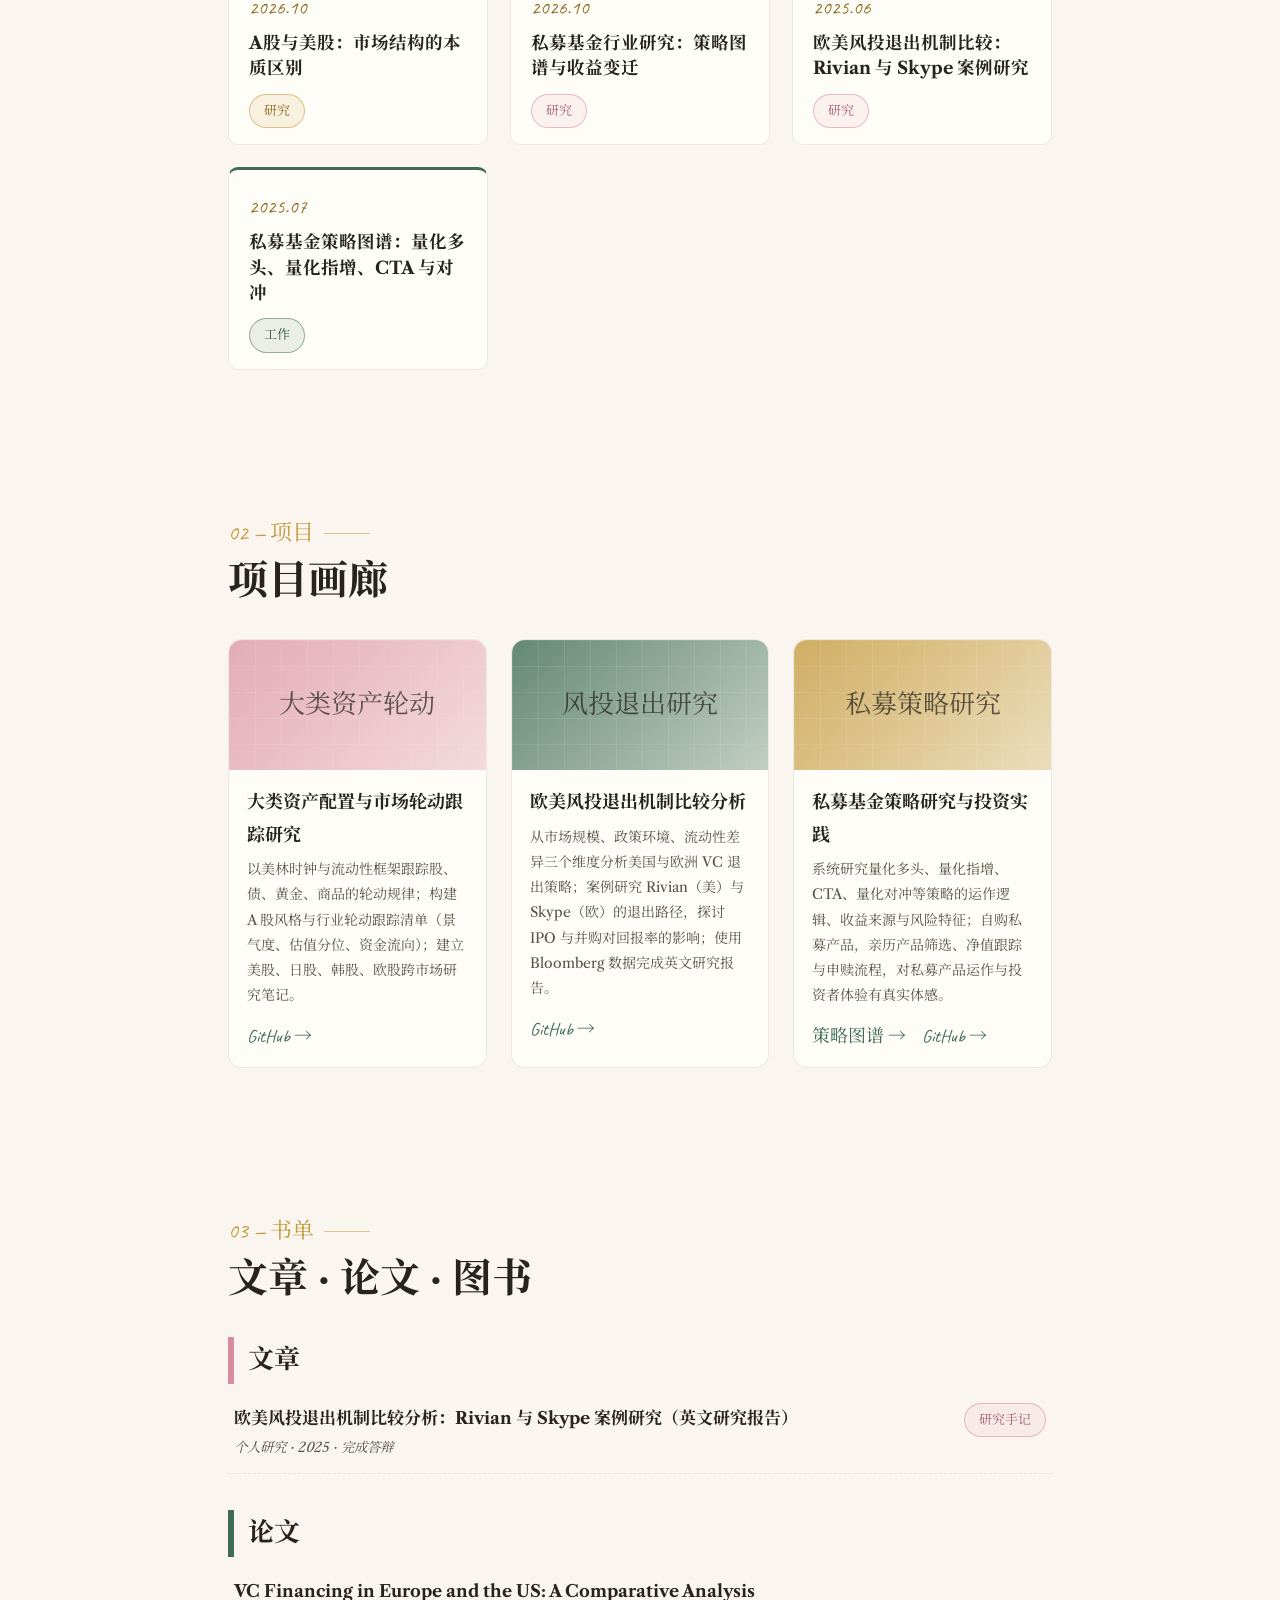
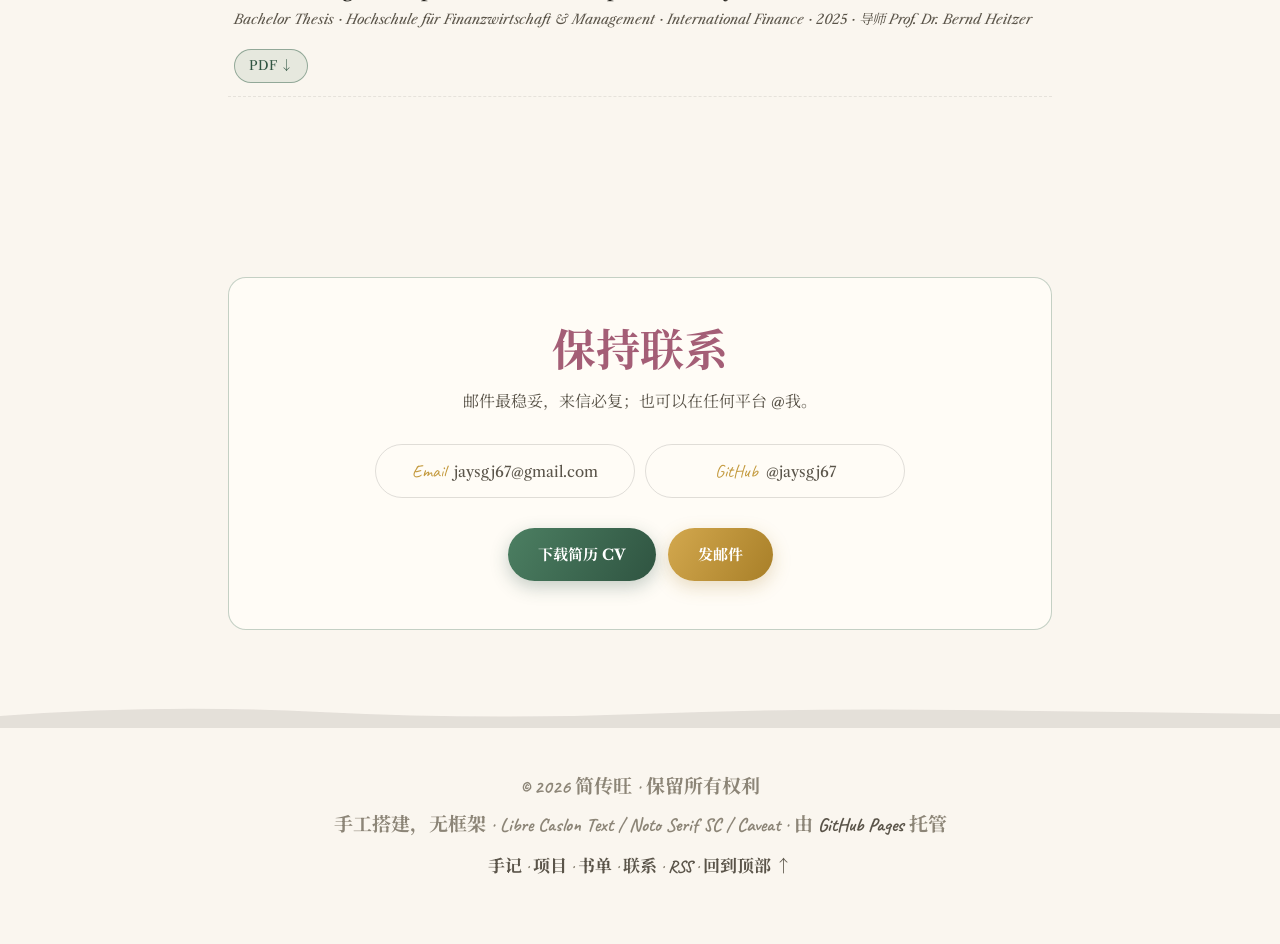
==== commit 7b10983f: "update index.html" ====
--- a/index.html
+++ b/index.html
@@ -97,20 +97,20 @@
     <div class="note-grid">
       <article class="note">
         <span class="date">2026.10</span>
-        <a class="title" href="./merrill-clock.html">美林投资时钟：框架、失效与本土化改良</a>
-        <div class="tags"><span class="chip chip--sage">研究</span><span class="chip chip--mustard">宏观</span></div>
+        <a class="title" href="./industry-valuation-2026.html">A股行业位置全景：便宜与昂贵并存（2026Q4）</a>
+        <div class="tags"><span class="chip chip--sage">研究</span><span class="chip chip--pink">市场</span></div>
+      </article>
+
+      <article class="note">
+        <span class="date">2026.10</span>
+        <a class="title" href="./tqqq-vs-qqq.html">TQQQ vs QQQ：长期持有3倍杠杆纳指，风险到底多高</a>
+        <div class="tags"><span class="chip chip--mustard">研究</span></div>
       </article>
 
       <article class="note">
         <span class="date">2026.10</span>
         <a class="title" href="./fed-ai-cycle.html">美联储政策与AI产业周期：从"AI允许降息"到"AI推动加息"</a>
         <div class="tags"><span class="chip chip--sage">研究</span><span class="chip chip--mustard">宏观</span></div>
-      </article>
-
-      <article class="note">
-        <span class="date">2026.10</span>
-        <a class="title" href="./nasdaq100-valuation.html">纳斯达克100 泡沫有多大？适不适合长期投资？</a>
-        <div class="tags"><span class="chip chip--mustard">研究</span><span class="chip chip--sage">估值</span></div>
       </article>
 
       <article class="note">
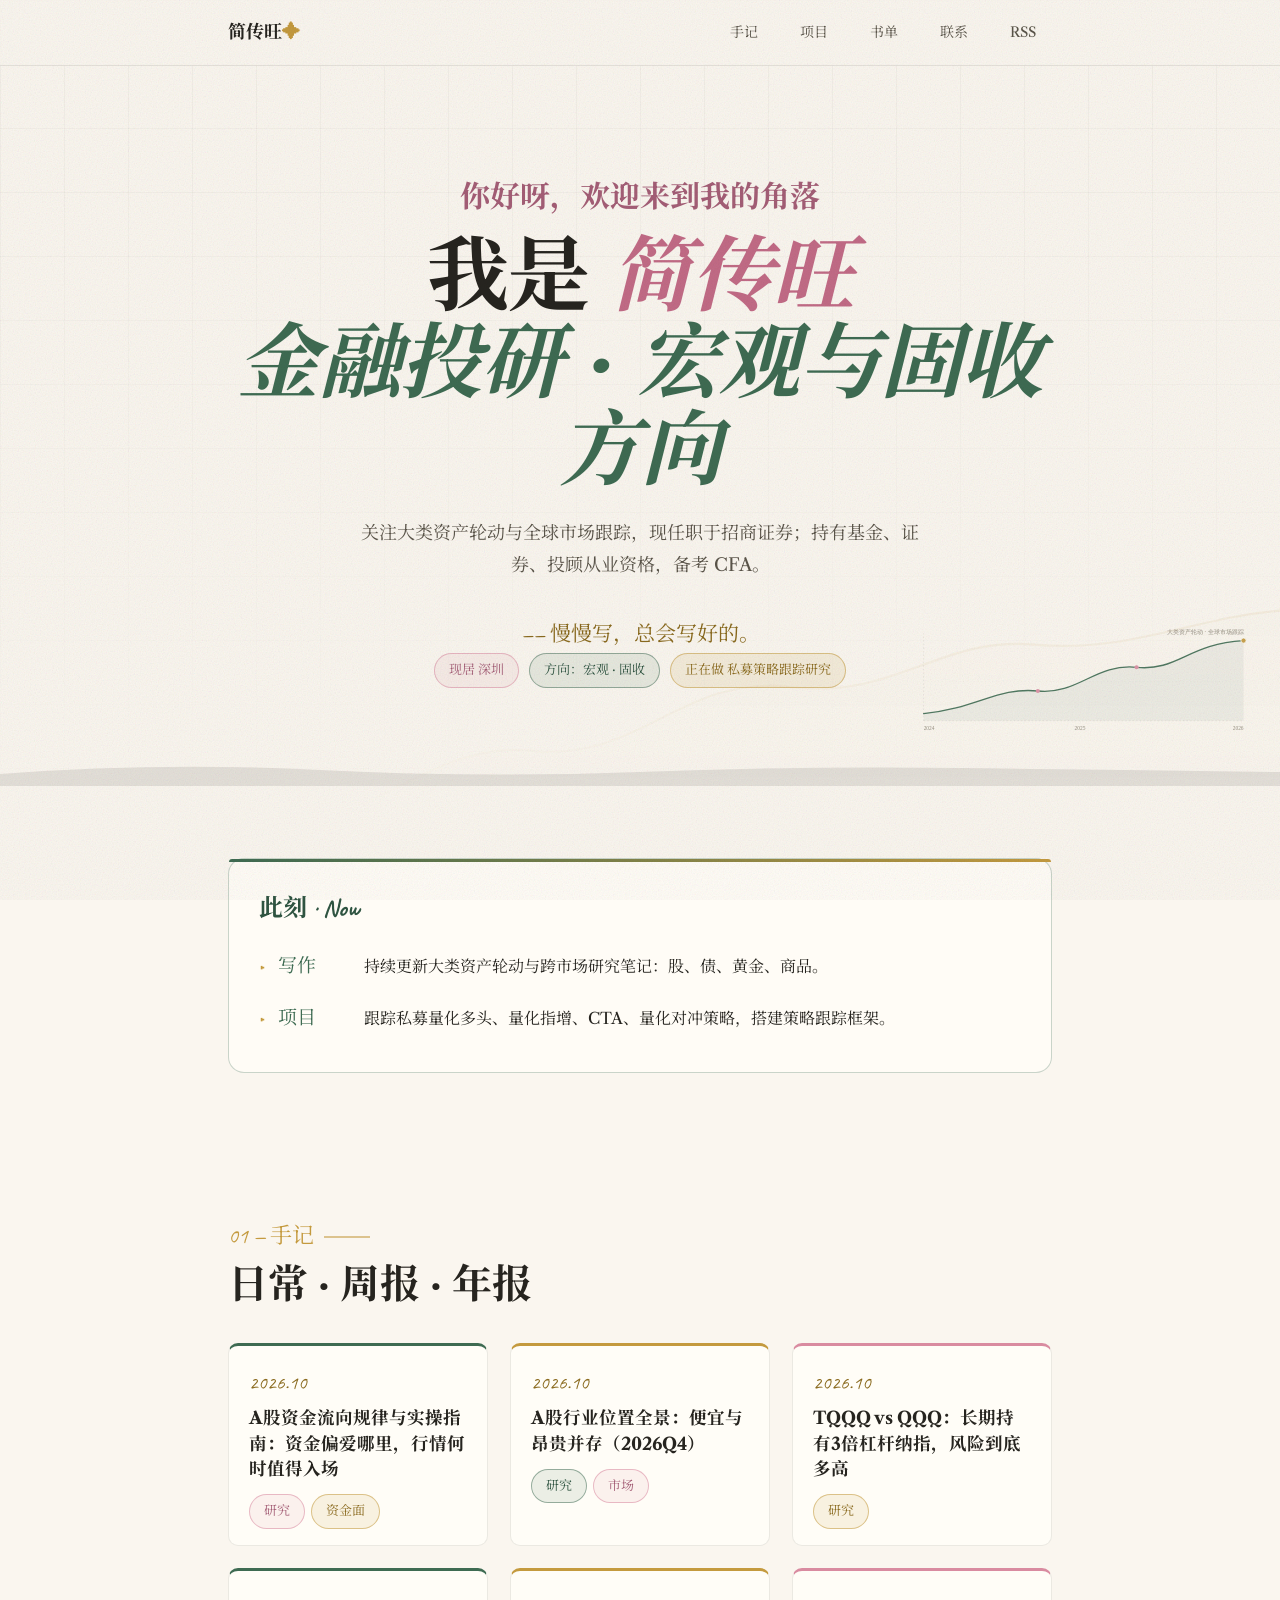
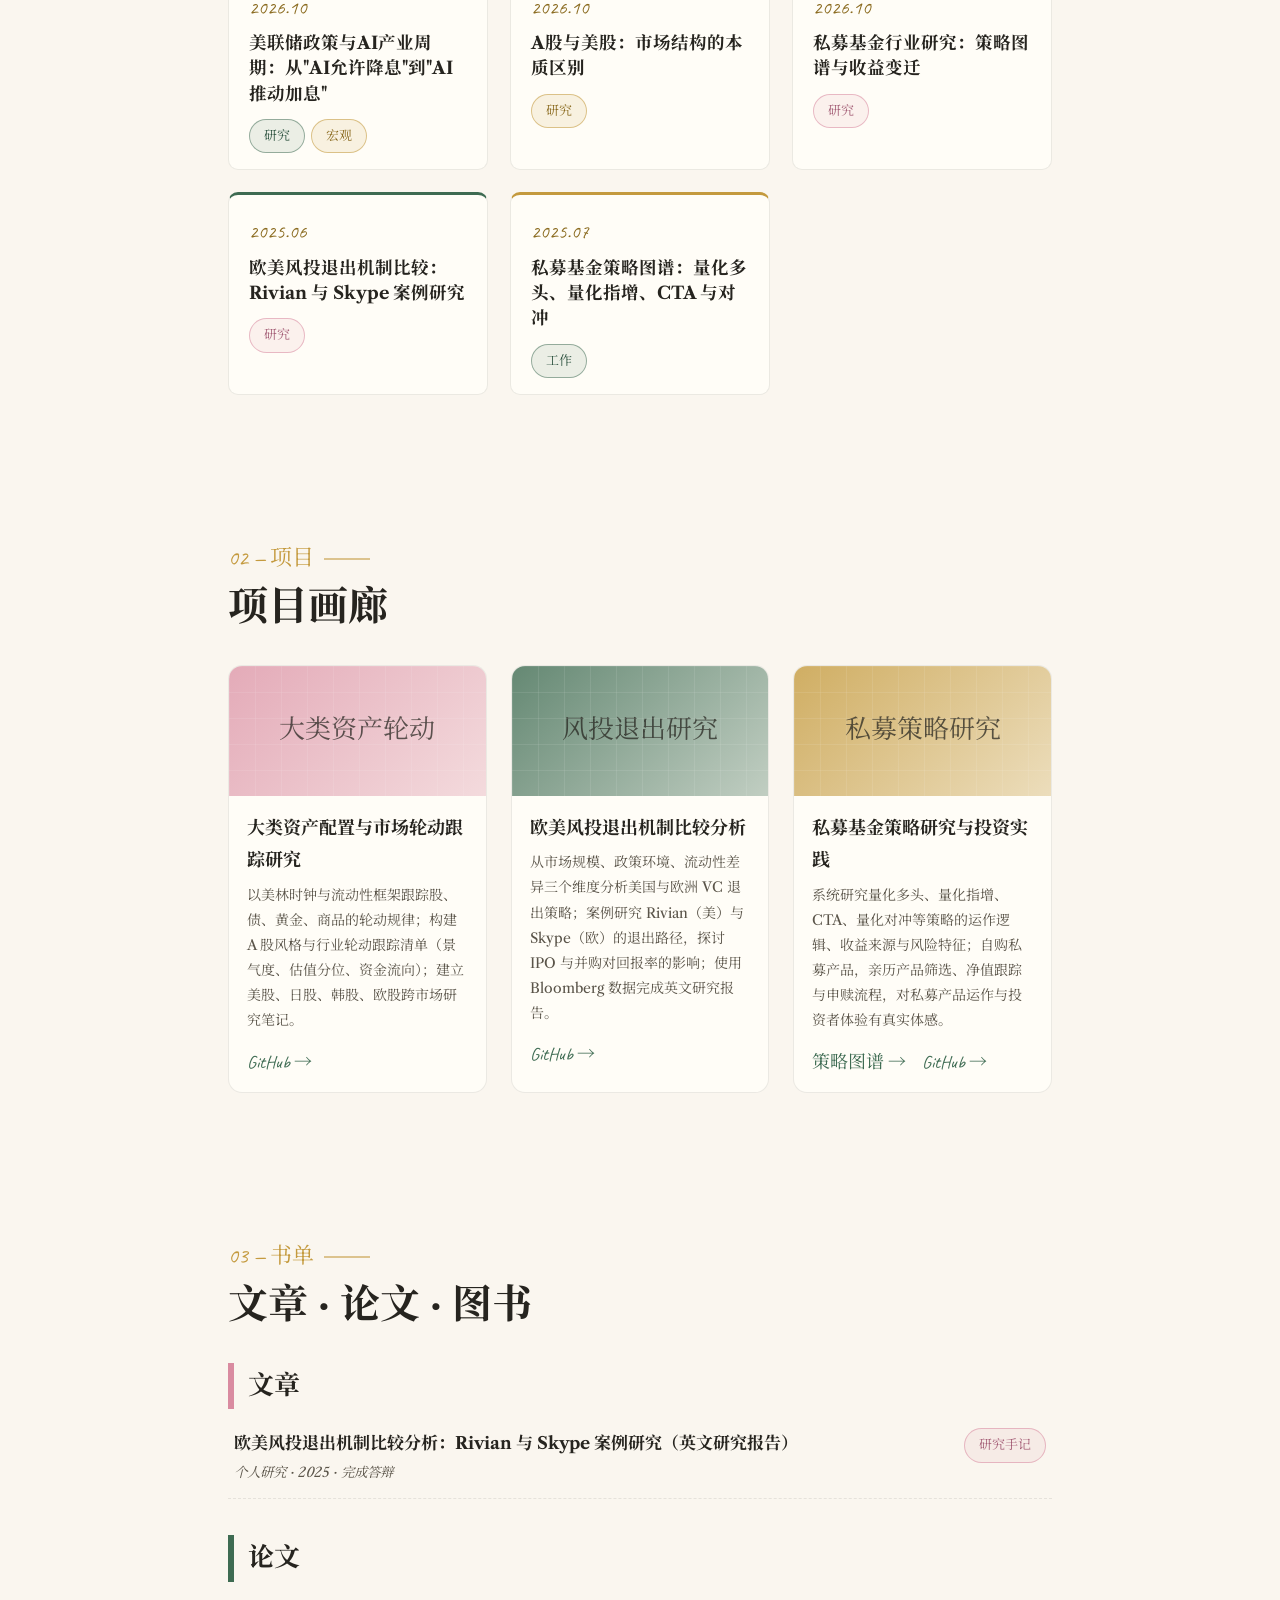
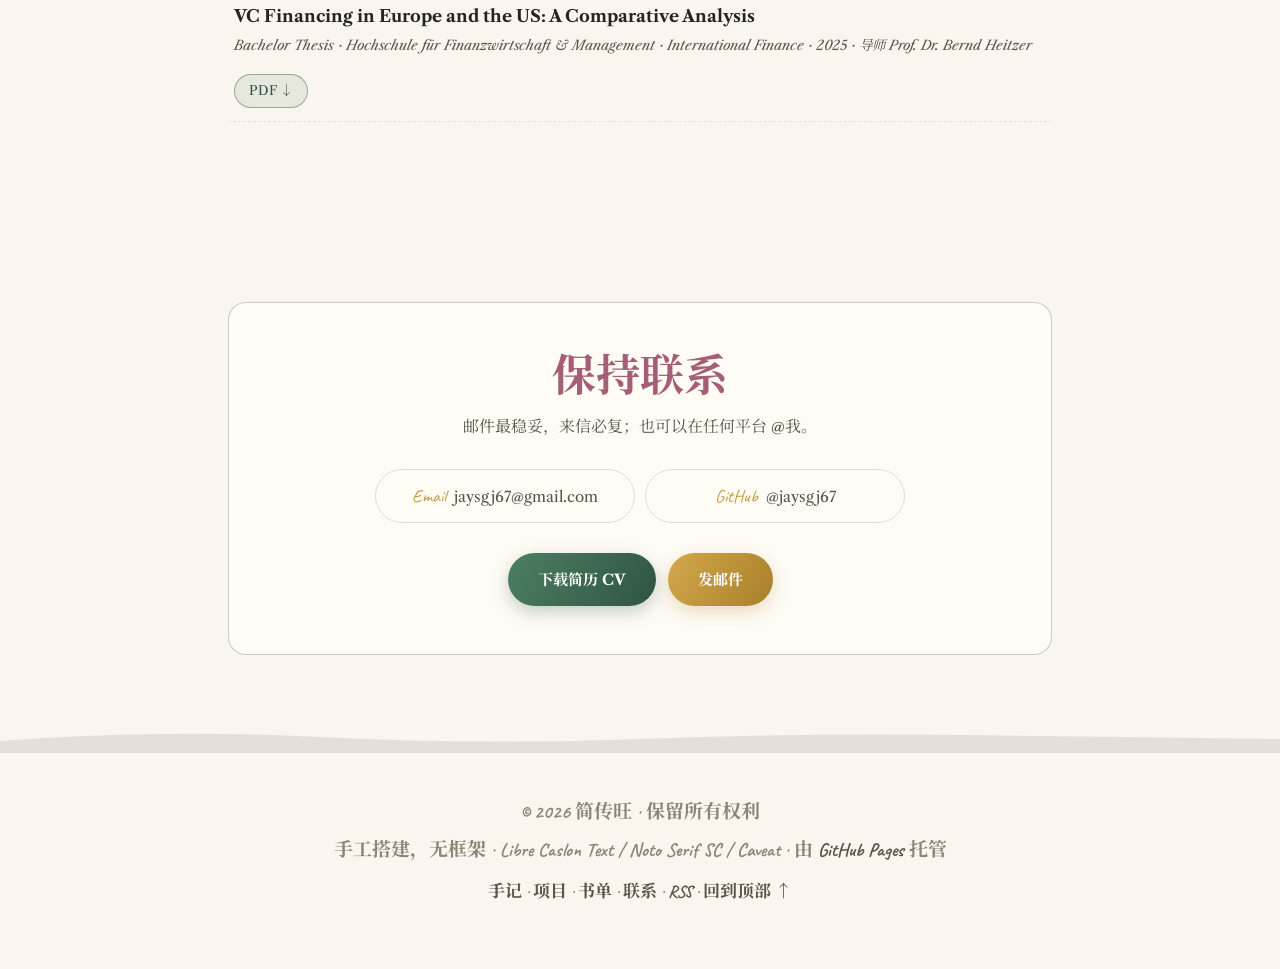
==== commit a3041611: "update index.html" ====
--- a/index.html
+++ b/index.html
@@ -97,6 +97,12 @@
     <div class="note-grid">
       <article class="note">
         <span class="date">2026.10</span>
+        <a class="title" href="./capital-flow-playbook.html">A股资金流向规律与实操指南：资金偏爱哪里，行情何时值得入场</a>
+        <div class="tags"><span class="chip chip--pink">研究</span><span class="chip chip--mustard">资金面</span></div>
+      </article>
+
+      <article class="note">
+        <span class="date">2026.10</span>
         <a class="title" href="./industry-valuation-2026.html">A股行业位置全景：便宜与昂贵并存（2026Q4）</a>
         <div class="tags"><span class="chip chip--sage">研究</span><span class="chip chip--pink">市场</span></div>
       </article>
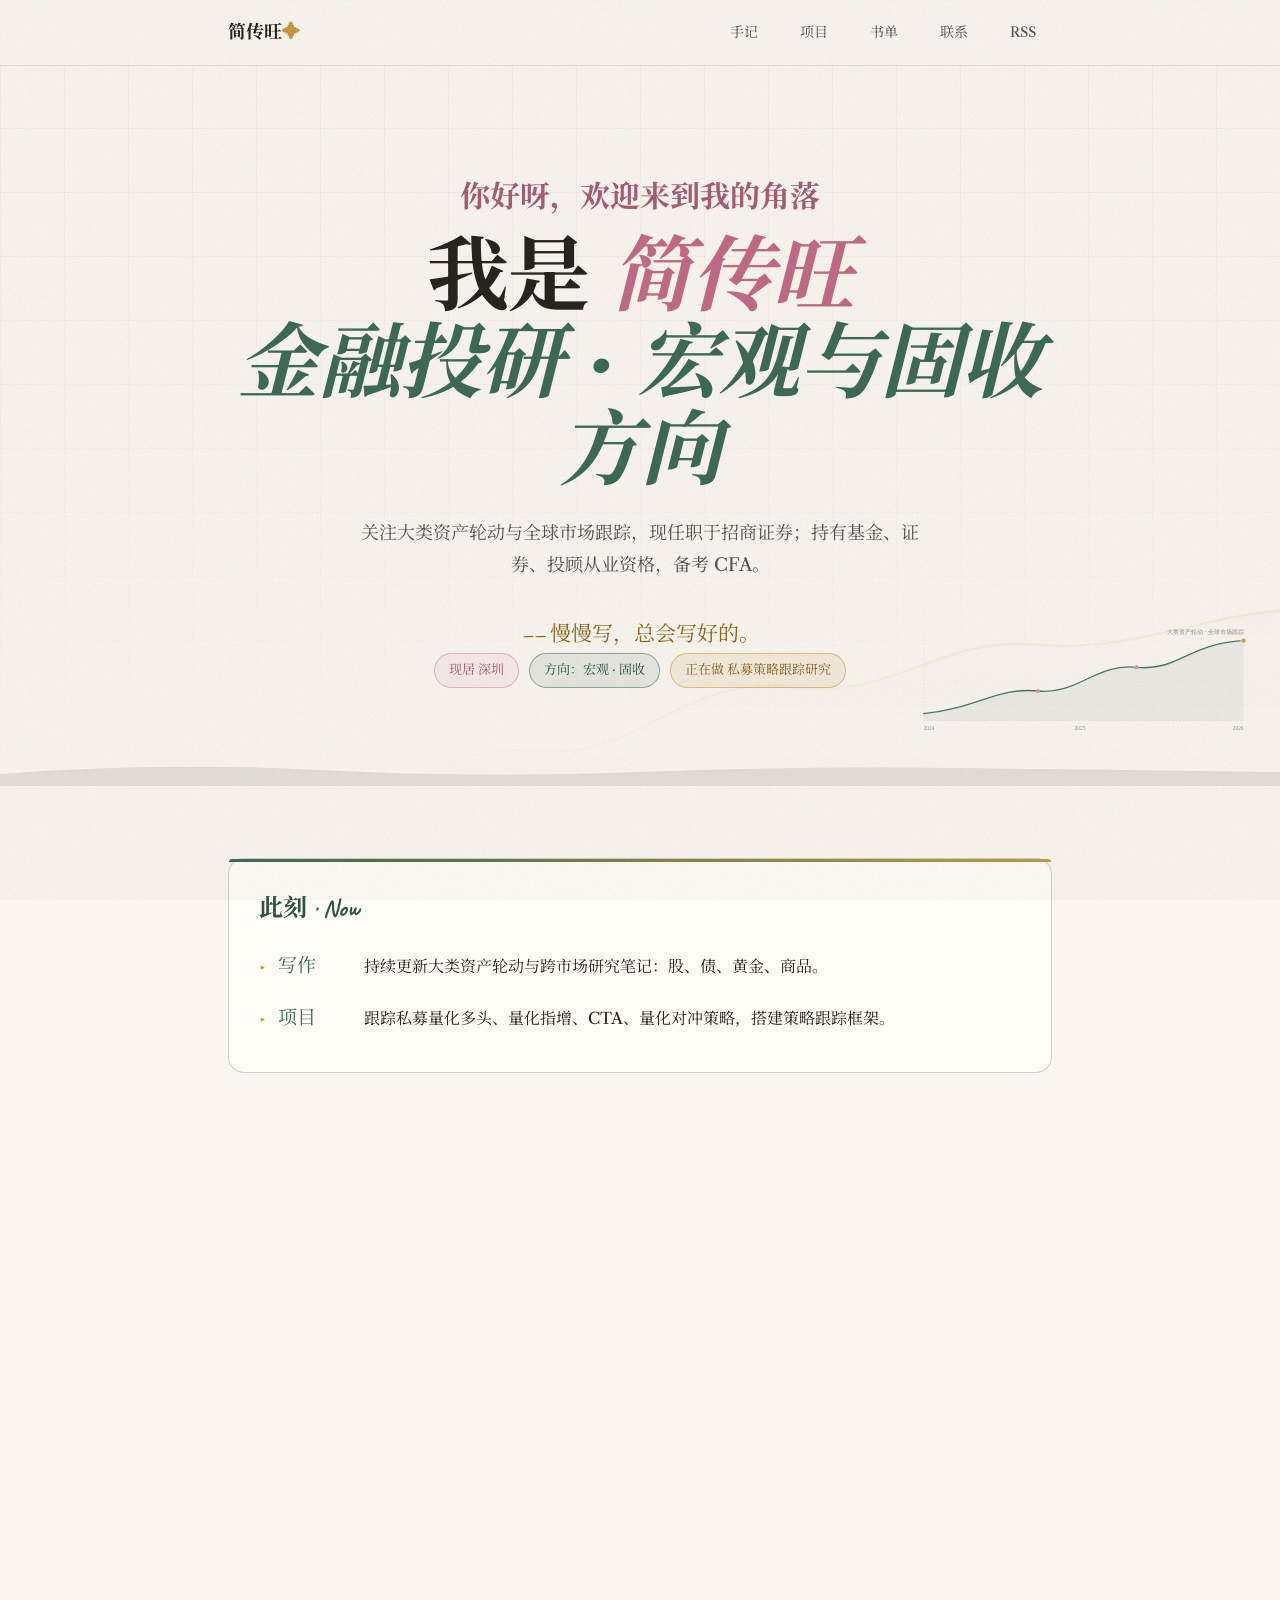
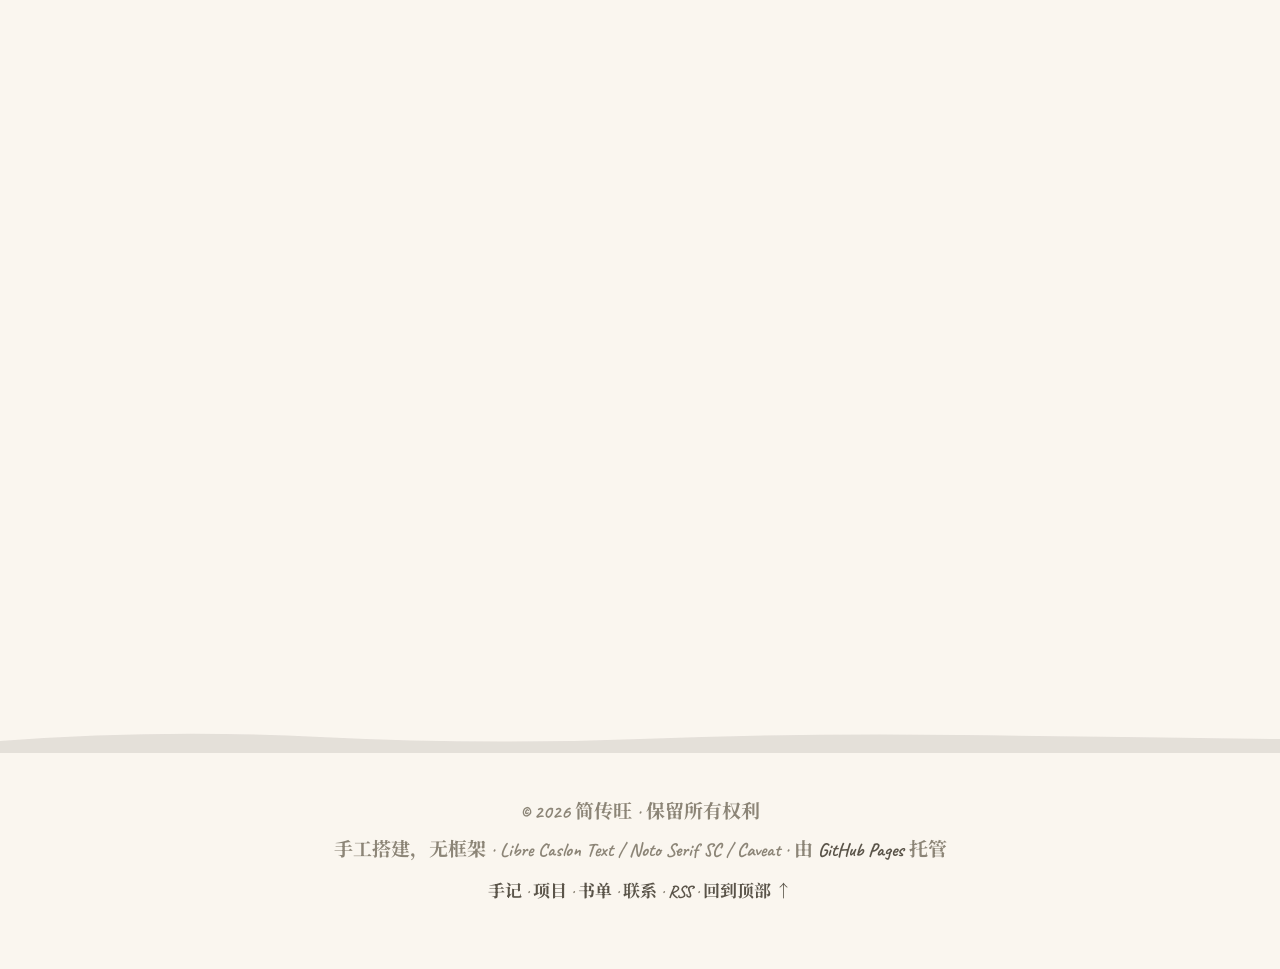
==== commit 4e60f699: "add indicator-resonance note card" ====
--- a/index.html
+++ b/index.html
@@ -97,6 +97,12 @@
     <div class="note-grid">
       <article class="note">
         <span class="date">2026.10</span>
+        <a class="title" href="./indicator-resonance.html">指标共振实战指南：哪些信号同时亮起，代表板块有上涨潜力</a>
+        <div class="tags"><span class="chip chip--mustard">研究</span><span class="chip chip--sage">指标</span></div>
+      </article>
+
+      <article class="note">
+        <span class="date">2026.10</span>
         <a class="title" href="./capital-flow-playbook.html">A股资金流向规律与实操指南：资金偏爱哪里，行情何时值得入场</a>
         <div class="tags"><span class="chip chip--pink">研究</span><span class="chip chip--mustard">资金面</span></div>
       </article>
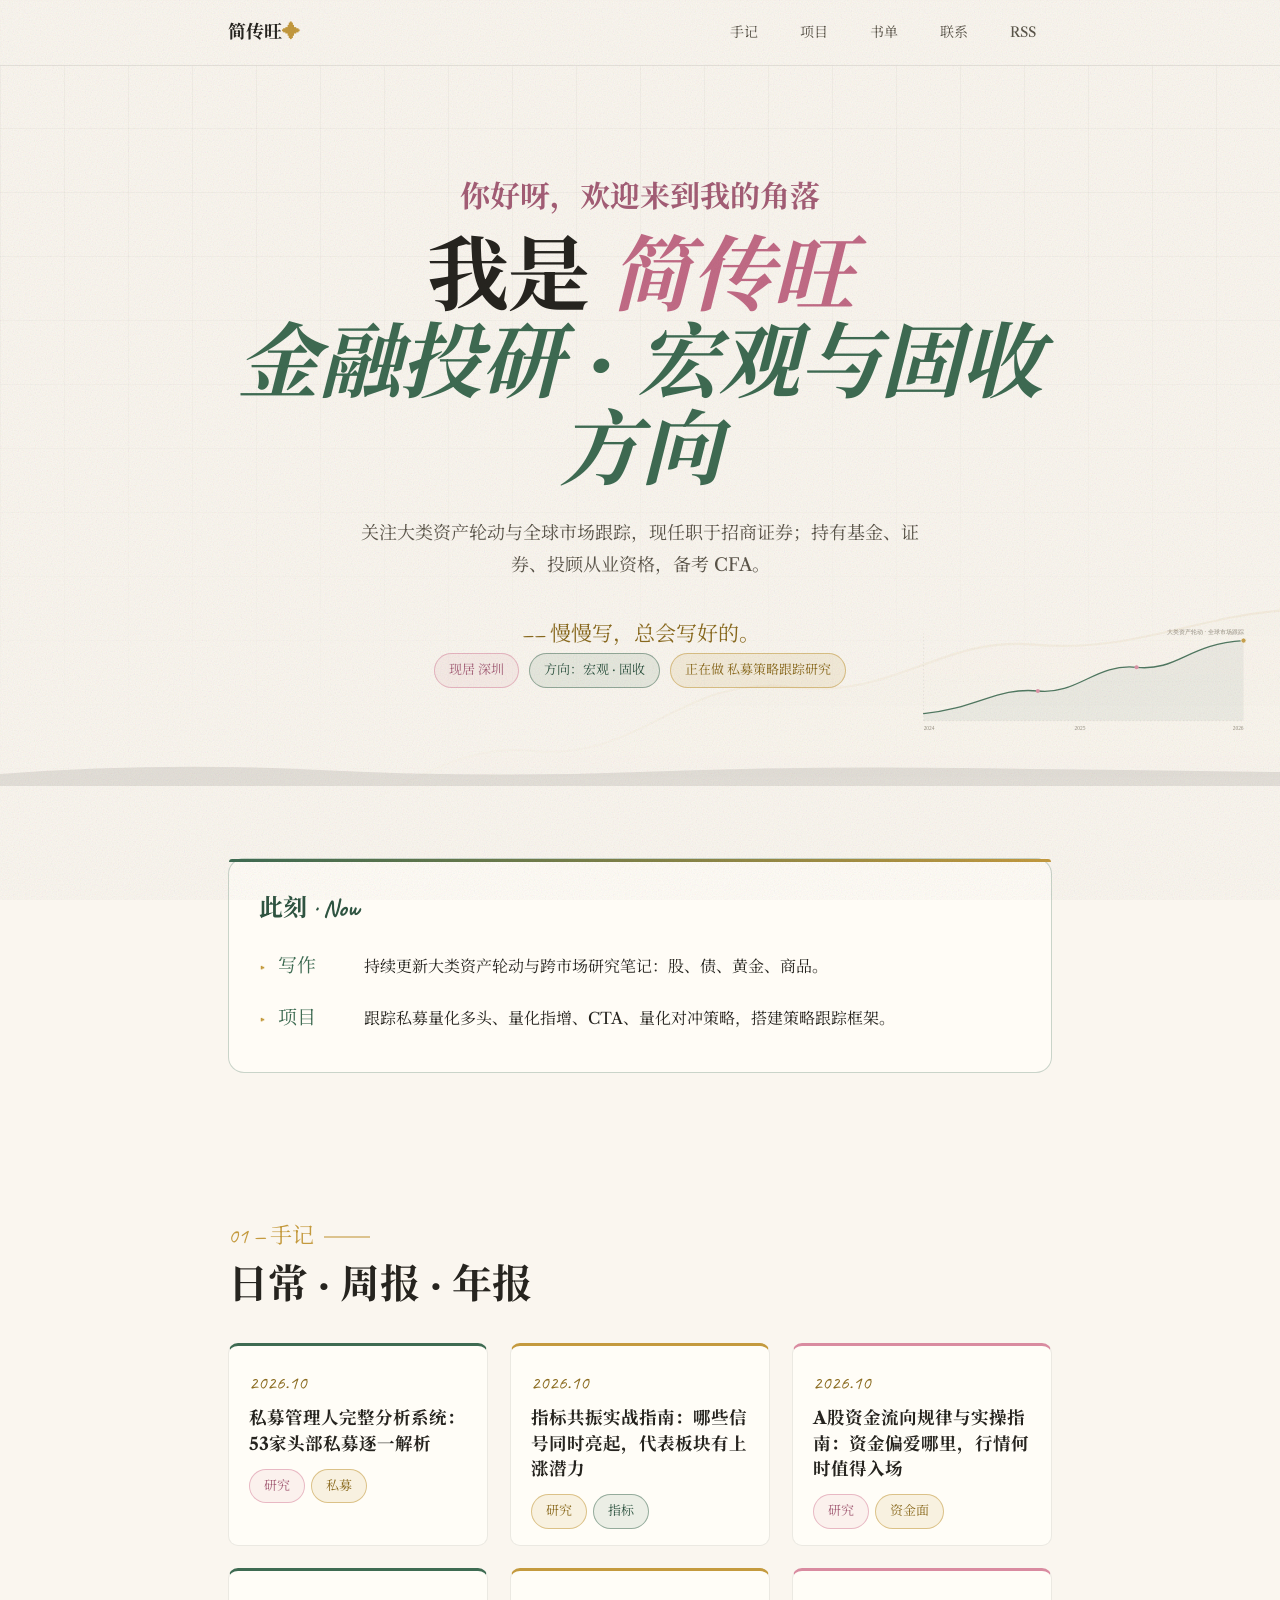
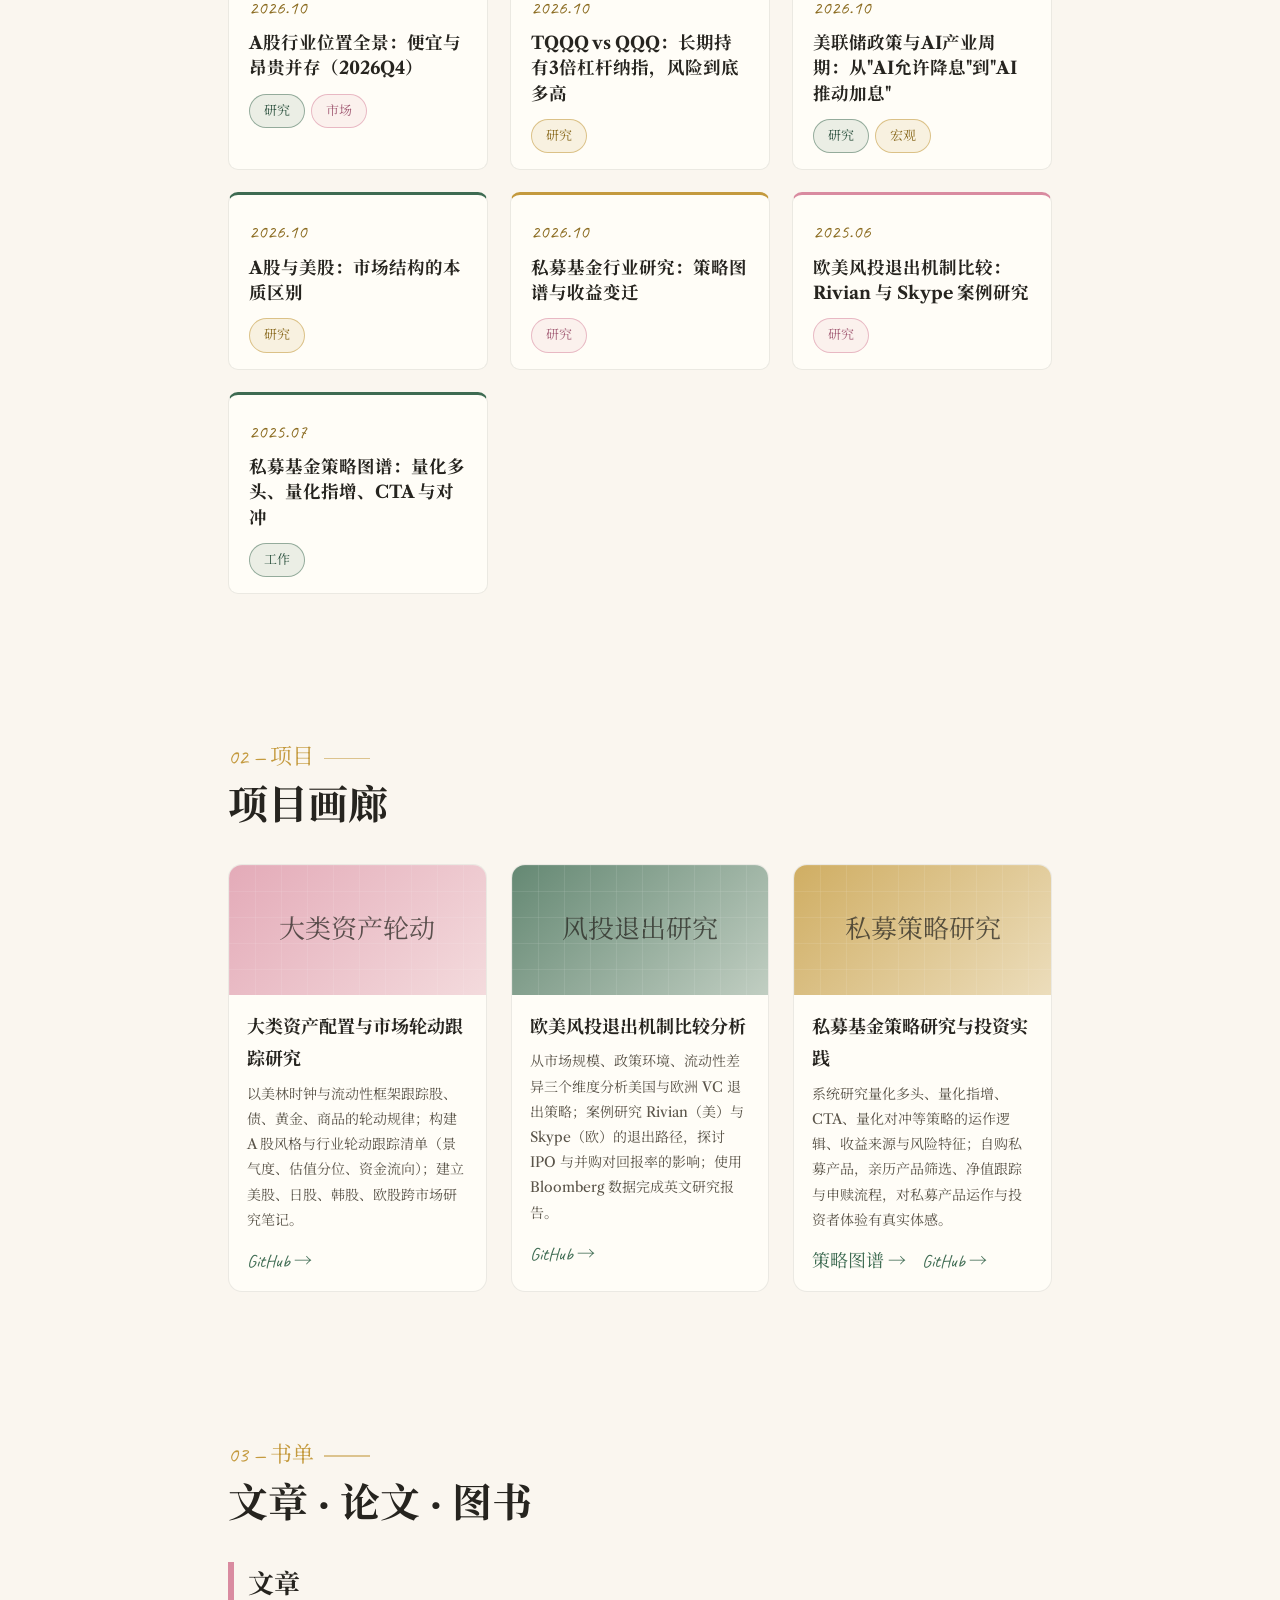
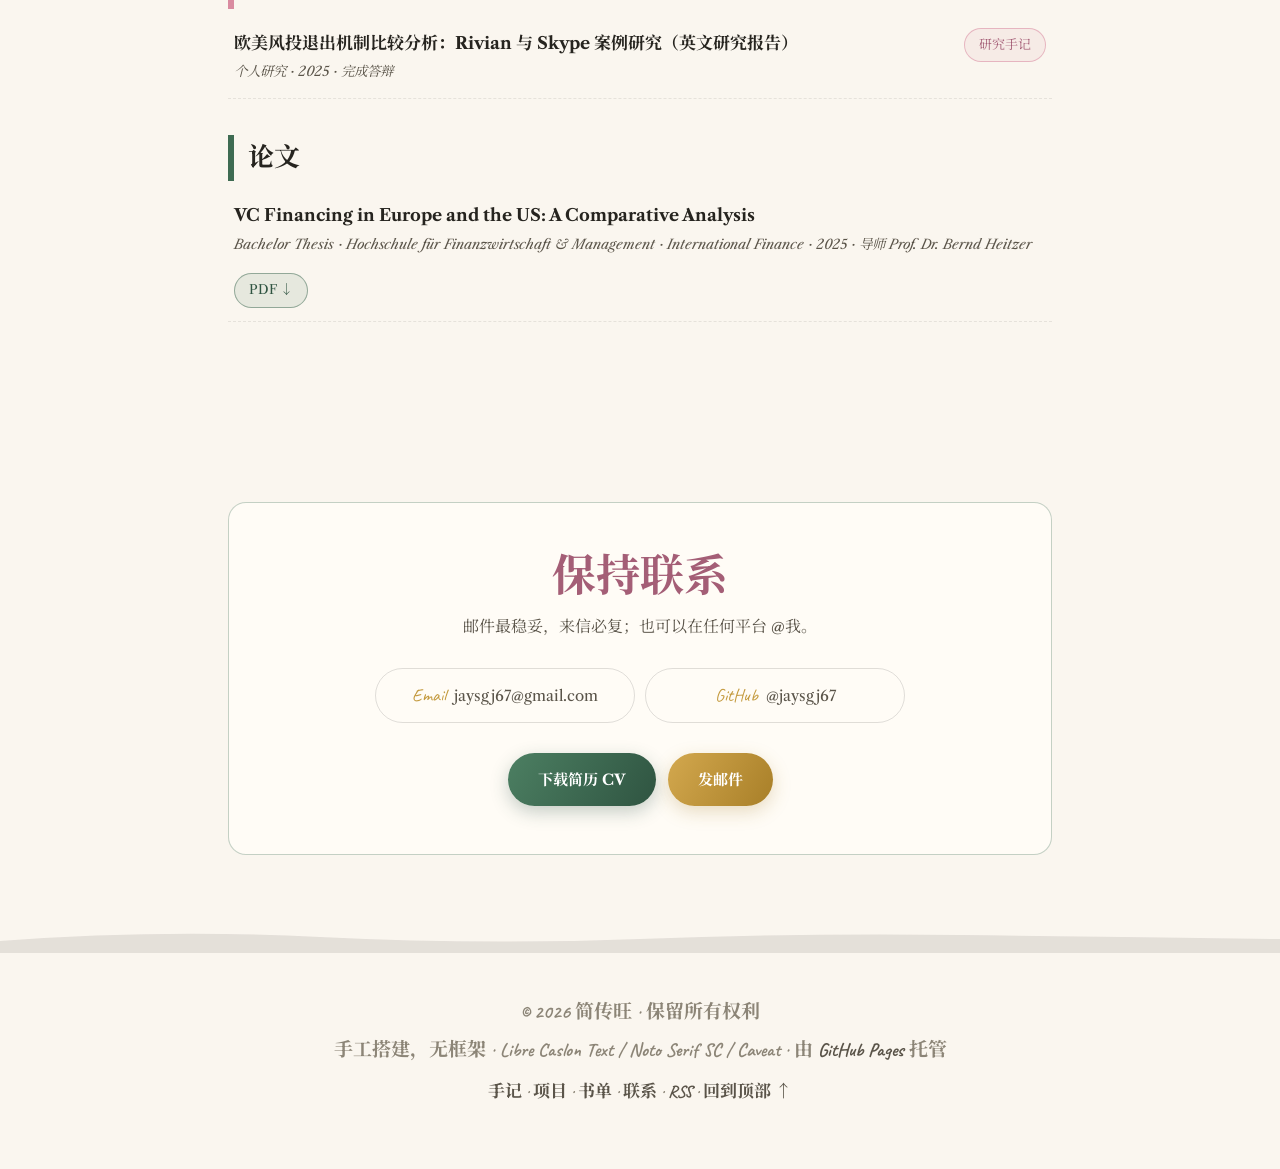
==== commit 7565e77d: "新增：私募管理人完整分析系统 2026Q4（53家头部私募逐一解析）" ====
--- a/index.html
+++ b/index.html
@@ -97,6 +97,12 @@
     <div class="note-grid">
       <article class="note">
         <span class="date">2026.10</span>
+        <a class="title" href="./private-fund-managers-2026q4.html">私募管理人完整分析系统：53家头部私募逐一解析</a>
+        <div class="tags"><span class="chip chip--pink">研究</span><span class="chip chip--mustard">私募</span></div>
+      </article>
+
+      <article class="note">
+        <span class="date">2026.10</span>
         <a class="title" href="./indicator-resonance.html">指标共振实战指南：哪些信号同时亮起，代表板块有上涨潜力</a>
         <div class="tags"><span class="chip chip--mustard">研究</span><span class="chip chip--sage">指标</span></div>
       </article>
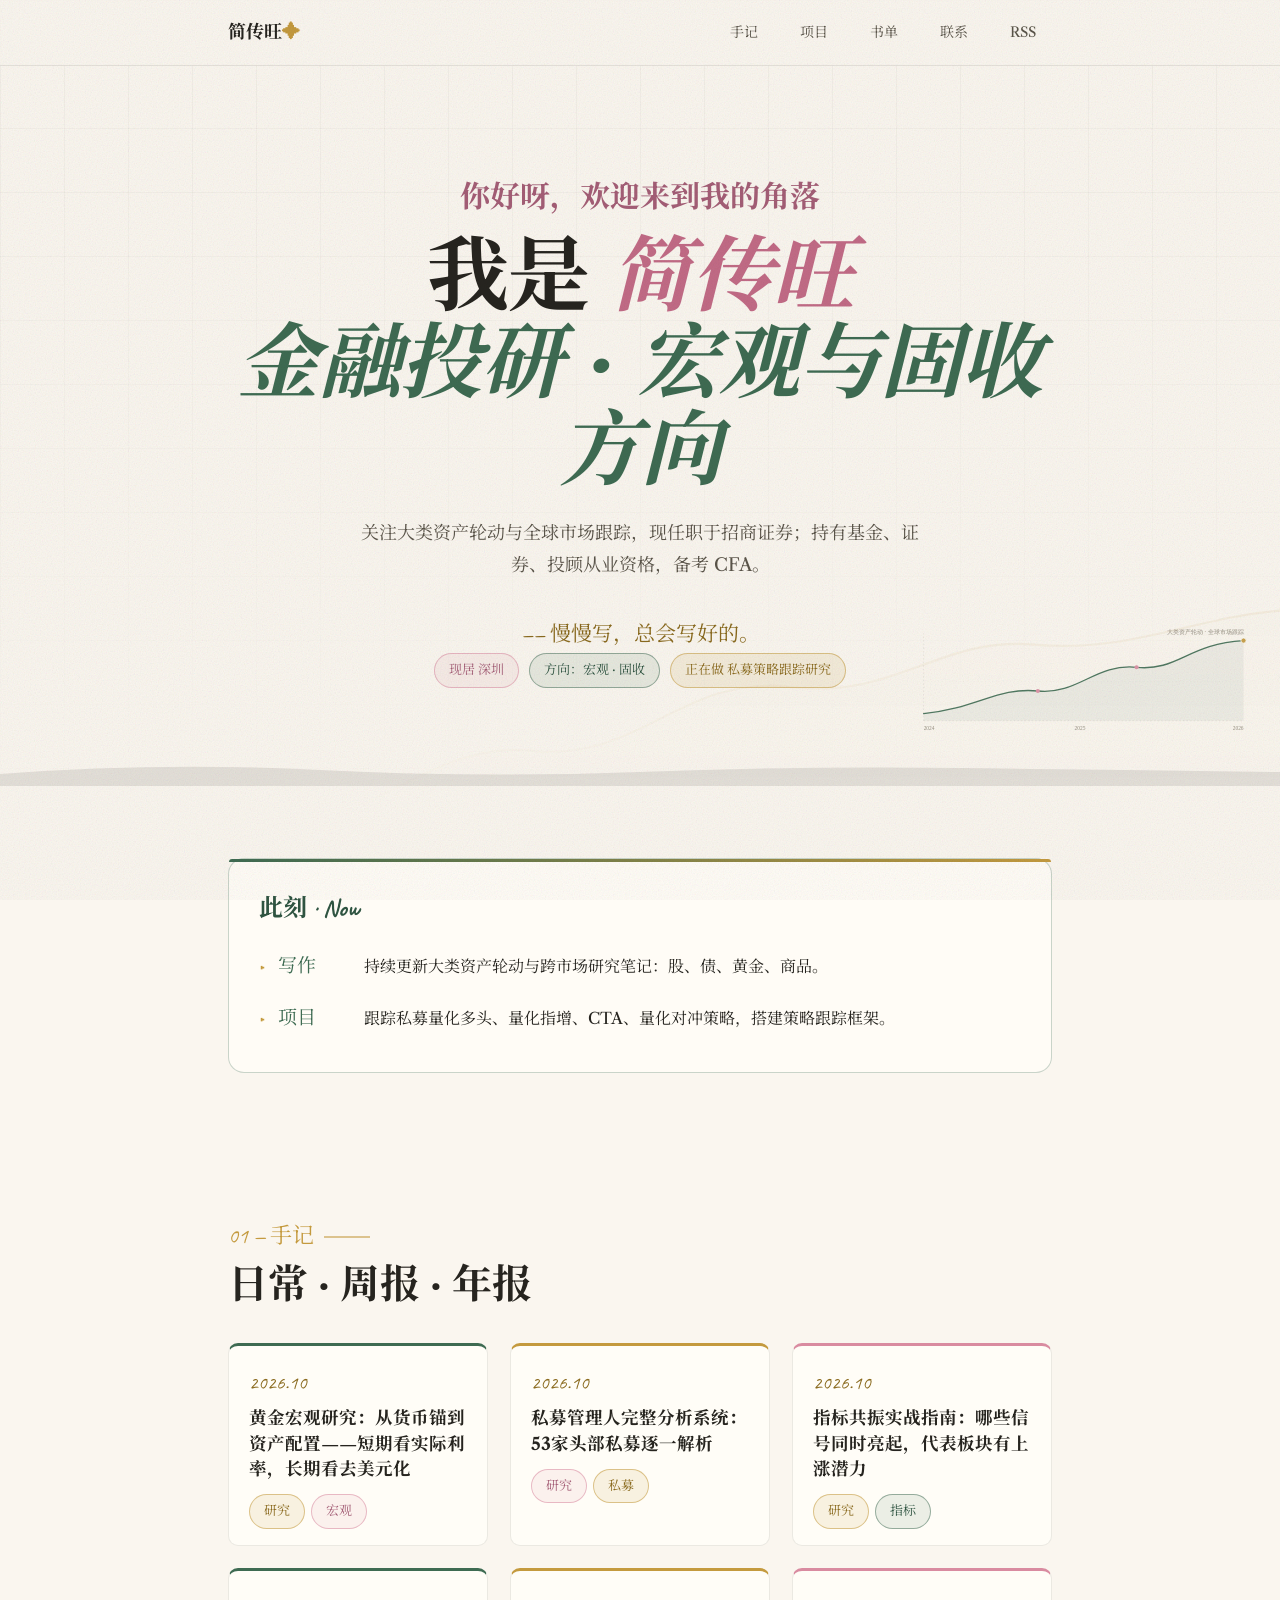
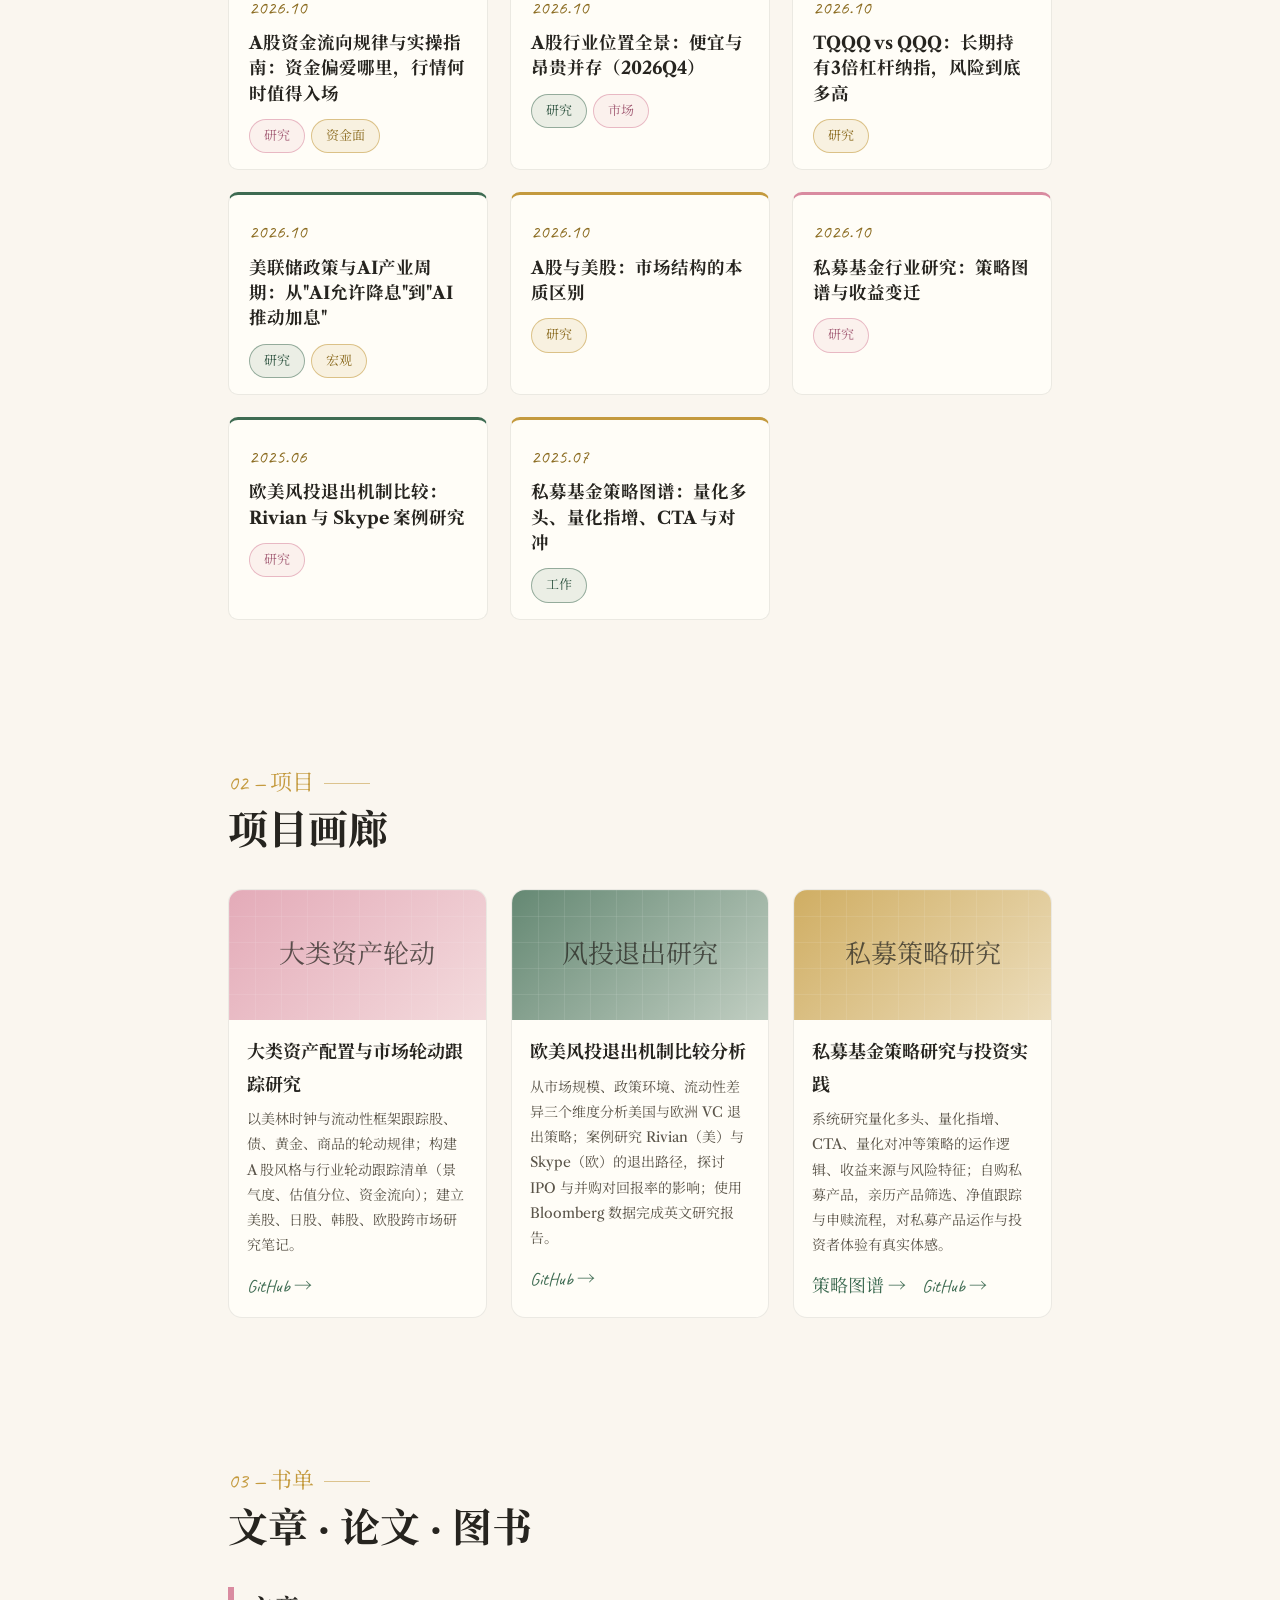
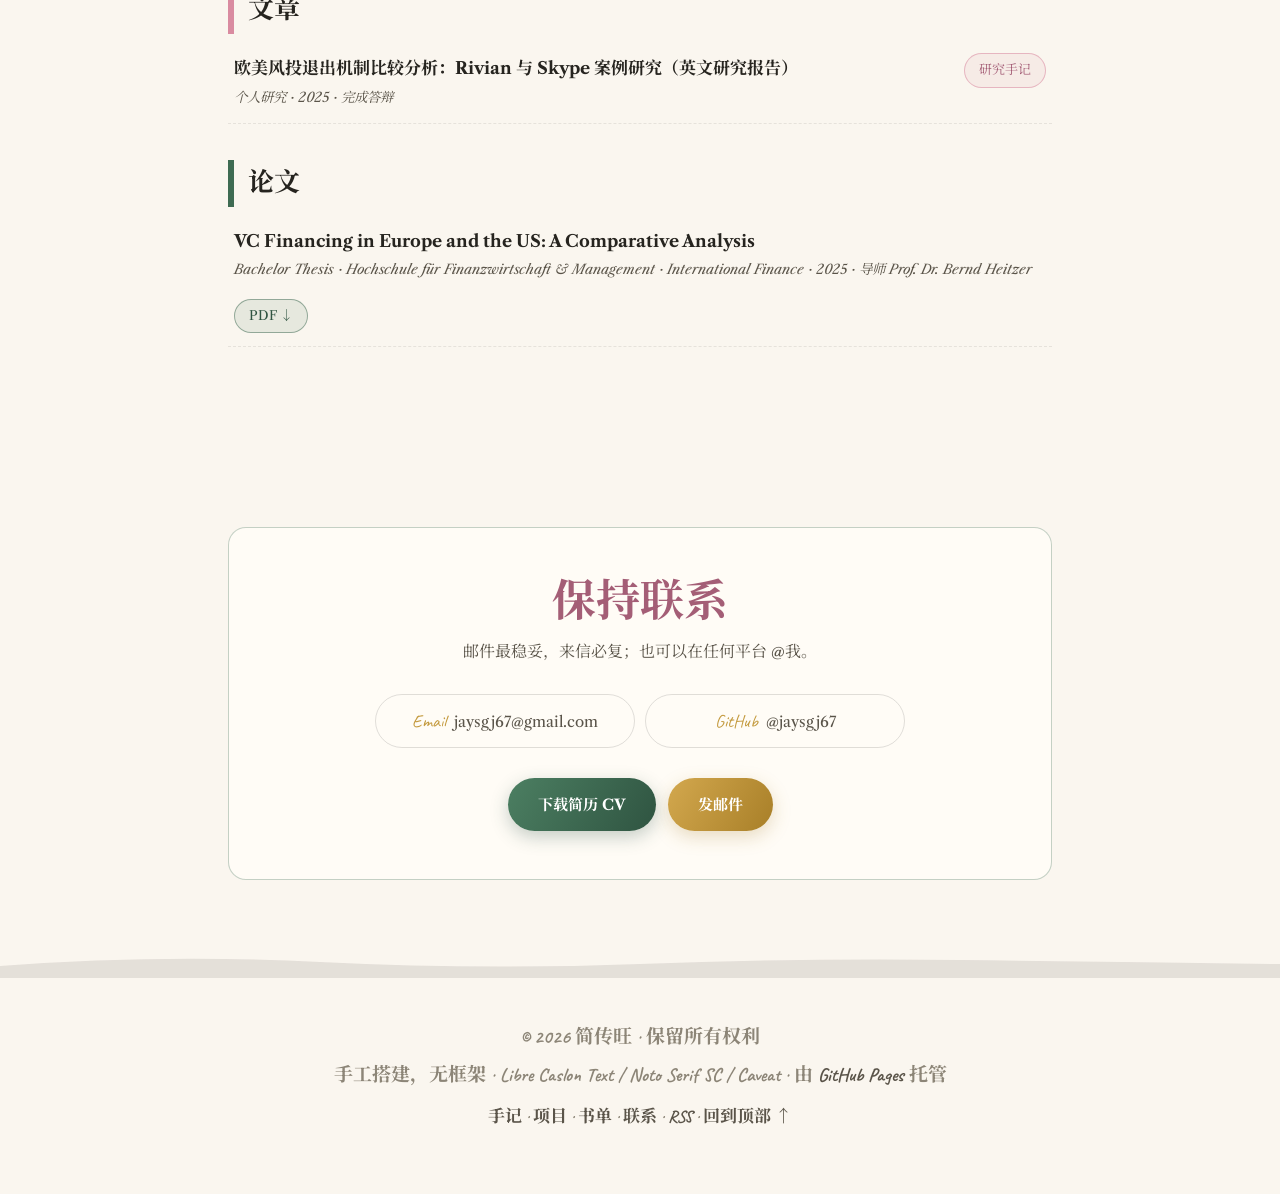
==== commit e48eded3: "Update: 新增黄金宏观研究笔记" ====
--- a/index.html
+++ b/index.html
@@ -97,6 +97,12 @@
     <div class="note-grid">
       <article class="note">
         <span class="date">2026.10</span>
+        <a class="title" href="./gold-macro.html">黄金宏观研究：从货币锚到资产配置——短期看实际利率，长期看去美元化</a>
+        <div class="tags"><span class="chip chip--mustard">研究</span><span class="chip chip--pink">宏观</span></div>
+      </article>
+
+      <article class="note">
+        <span class="date">2026.10</span>
         <a class="title" href="./private-fund-managers-2026q4.html">私募管理人完整分析系统：53家头部私募逐一解析</a>
         <div class="tags"><span class="chip chip--pink">研究</span><span class="chip chip--mustard">私募</span></div>
       </article>
